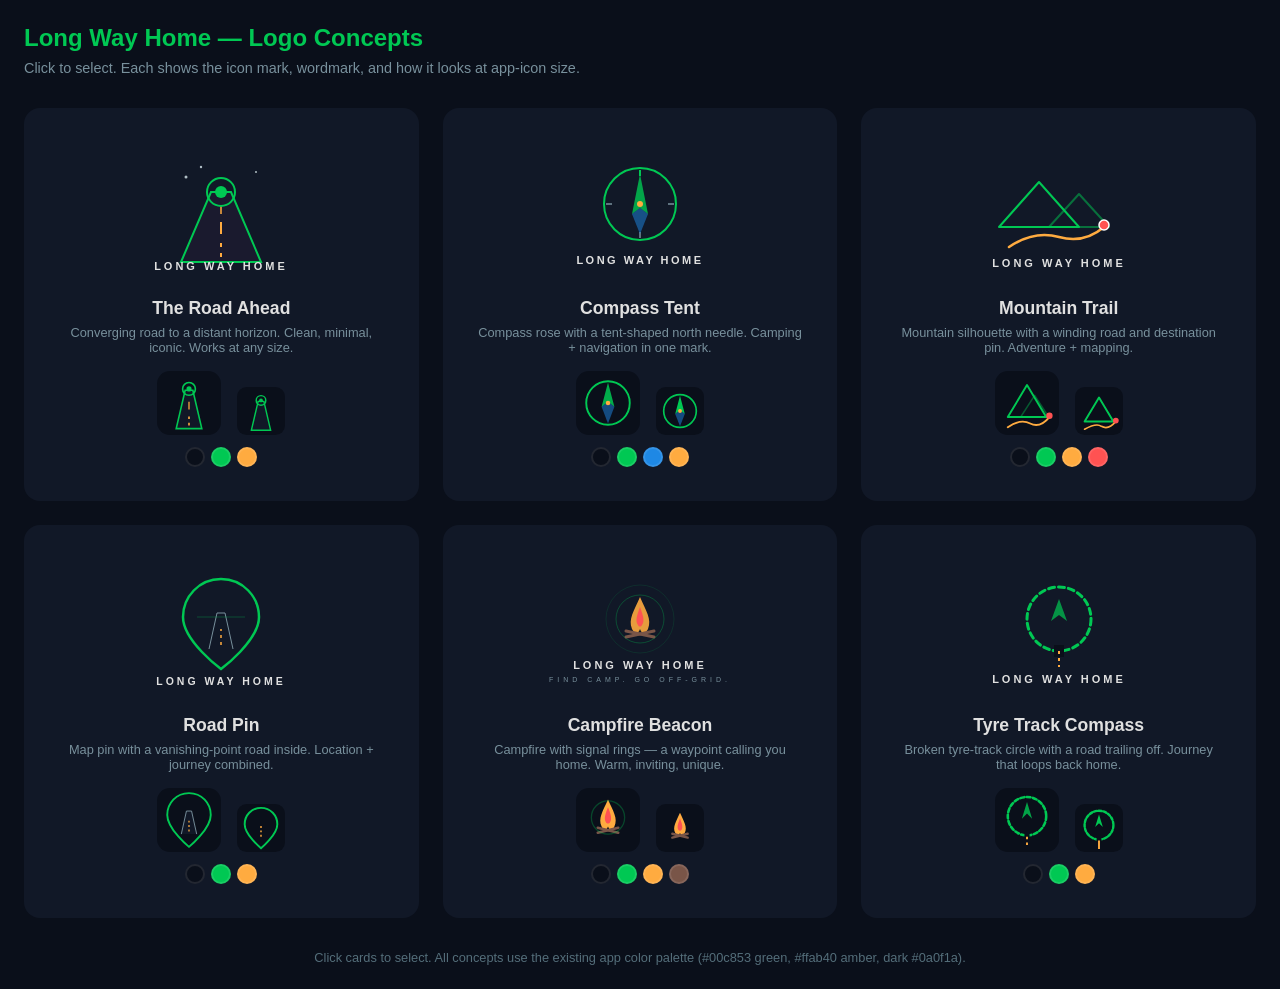
==== logos.html @ 29ff6551 "Add logo concept picker page with 6 SVG concepts Six logo directions for Long Way Home: 1. The Road " ====
<!DOCTYPE html>
<html lang="en">
<head>
  <meta charset="UTF-8">
  <meta name="viewport" content="width=device-width, initial-scale=1.0">
  <title>Long Way Home — Logo Concepts</title>
  <style>
    * { box-sizing: border-box; margin: 0; padding: 0; }
    body { background: #0a0f1a; color: #e0e0e0; font-family: 'Inter', -apple-system, sans-serif; padding: 24px; }
    h1 { color: #00c853; margin-bottom: 8px; font-size: 1.5rem; }
    p.sub { color: #78909c; margin-bottom: 32px; font-size: 0.9rem; }
    .grid { display: grid; grid-template-columns: repeat(auto-fill, minmax(320px, 1fr)); gap: 24px; }
    .card {
      background: #111827; border-radius: 16px; padding: 32px; text-align: center;
      border: 2px solid transparent; cursor: pointer; transition: all 0.3s;
    }
    .card:hover { border-color: #00c853; transform: translateY(-2px); }
    .card.selected { border-color: #00c853; box-shadow: 0 0 20px rgba(0,200,83,0.2); }
    .card h3 { margin: 16px 0 6px; font-size: 1.1rem; }
    .card .desc { color: #78909c; font-size: 0.8rem; margin-bottom: 12px; }
    .logo-wrap { display: flex; justify-content: center; align-items: center; min-height: 140px; }
    .preview-row { display: flex; gap: 16px; justify-content: center; align-items: flex-end; margin-top: 16px; }
    .preview-row .icon { border-radius: 20%; overflow: hidden; }
    .tagline { color: #b0bec5; font-size: 0.75rem; letter-spacing: 1px; text-transform: uppercase; margin-top: 4px; }
    .colors { display: flex; gap: 6px; justify-content: center; margin-top: 12px; }
    .swatch { width: 20px; height: 20px; border-radius: 50%; border: 2px solid rgba(255,255,255,0.1); }
    .dark-bg { background: #1a1a2e; padding: 20px; border-radius: 12px; }
    .light-bg { background: #f5f5f5; padding: 20px; border-radius: 12px; }
  </style>
</head>
<body>
  <h1>Long Way Home — Logo Concepts</h1>
  <p class="sub">Click to select. Each shows the icon mark, wordmark, and how it looks at app-icon size.</p>

  <div class="grid">

    <!-- Concept 1: Road & Horizon -->
    <div class="card" onclick="this.classList.toggle('selected')">
      <div class="logo-wrap">
        <svg width="240" height="120" viewBox="0 0 240 120">
          <!-- Road converging to horizon -->
          <path d="M80,110 L110,40 L130,40 L160,110 Z" fill="#1a1a2e" stroke="#00c853" stroke-width="2"/>
          <!-- Center line dashes -->
          <line x1="120" y1="105" x2="120" y2="90" stroke="#ffab40" stroke-width="2" stroke-dasharray="4,6"/>
          <line x1="120" y1="82" x2="120" y2="70" stroke="#ffab40" stroke-width="2"/>
          <line x1="120" y1="62" x2="120" y2="54" stroke="#ffab40" stroke-width="1.5"/>
          <!-- Sun/moon at horizon -->
          <circle cx="120" cy="40" r="14" fill="none" stroke="#00c853" stroke-width="2"/>
          <circle cx="120" cy="40" r="6" fill="#00c853"/>
          <!-- Stars -->
          <circle cx="85" cy="25" r="1.5" fill="#b0bec5"/>
          <circle cx="155" cy="20" r="1" fill="#b0bec5"/>
          <circle cx="100" cy="15" r="1.2" fill="#b0bec5"/>
          <!-- Text -->
          <text x="120" y="118" text-anchor="middle" fill="#e0e0e0" font-family="Inter, sans-serif" font-weight="700" font-size="11" letter-spacing="3">LONG WAY HOME</text>
        </svg>
      </div>
      <h3>The Road Ahead</h3>
      <p class="desc">Converging road to a distant horizon. Clean, minimal, iconic. Works at any size.</p>
      <div class="preview-row">
        <div class="icon" style="width:64px;height:64px;">
          <svg viewBox="0 0 100 100" width="64" height="64">
            <rect width="100" height="100" fill="#0a0f1a"/>
            <path d="M30,90 L44,30 L56,30 L70,90 Z" fill="#111827" stroke="#00c853" stroke-width="2.5"/>
            <line x1="50" y1="85" x2="50" y2="70" stroke="#ffab40" stroke-width="2.5" stroke-dasharray="4,6"/>
            <line x1="50" y1="60" x2="50" y2="48" stroke="#ffab40" stroke-width="2"/>
            <circle cx="50" cy="28" r="10" fill="none" stroke="#00c853" stroke-width="2.5"/>
            <circle cx="50" cy="28" r="4" fill="#00c853"/>
          </svg>
        </div>
        <div class="icon" style="width:48px;height:48px;">
          <svg viewBox="0 0 100 100" width="48" height="48">
            <rect width="100" height="100" fill="#0a0f1a"/>
            <path d="M30,90 L44,30 L56,30 L70,90 Z" fill="#111827" stroke="#00c853" stroke-width="3"/>
            <circle cx="50" cy="28" r="10" fill="none" stroke="#00c853" stroke-width="3"/>
            <circle cx="50" cy="28" r="4" fill="#00c853"/>
          </svg>
        </div>
      </div>
      <div class="colors">
        <div class="swatch" style="background:#0a0f1a"></div>
        <div class="swatch" style="background:#00c853"></div>
        <div class="swatch" style="background:#ffab40"></div>
      </div>
    </div>

    <!-- Concept 2: Compass + Tent -->
    <div class="card" onclick="this.classList.toggle('selected')">
      <div class="logo-wrap">
        <svg width="240" height="120" viewBox="0 0 240 120">
          <!-- Compass circle -->
          <circle cx="120" cy="52" r="36" fill="none" stroke="#00c853" stroke-width="2"/>
          <!-- N/S/E/W ticks -->
          <line x1="120" y1="18" x2="120" y2="24" stroke="#00c853" stroke-width="2"/>
          <line x1="120" y1="80" x2="120" y2="86" stroke="#78909c" stroke-width="1.5"/>
          <line x1="86" y1="52" x2="92" y2="52" stroke="#78909c" stroke-width="1.5"/>
          <line x1="148" y1="52" x2="154" y2="52" stroke="#78909c" stroke-width="1.5"/>
          <!-- Tent shape as compass needle -->
          <polygon points="120,22 112,62 120,56 128,62" fill="#00c853" opacity="0.8"/>
          <polygon points="120,82 112,62 120,56 128,62" fill="#1e88e5" opacity="0.5"/>
          <!-- Small campfire dot -->
          <circle cx="120" cy="52" r="3" fill="#ffab40"/>
          <!-- Text -->
          <text x="120" y="112" text-anchor="middle" fill="#e0e0e0" font-family="Inter, sans-serif" font-weight="600" font-size="11" letter-spacing="2.5">LONG WAY HOME</text>
        </svg>
      </div>
      <h3>Compass Tent</h3>
      <p class="desc">Compass rose with a tent-shaped north needle. Camping + navigation in one mark.</p>
      <div class="preview-row">
        <div class="icon" style="width:64px;height:64px;">
          <svg viewBox="0 0 100 100" width="64" height="64">
            <rect width="100" height="100" fill="#0a0f1a"/>
            <circle cx="50" cy="50" r="34" fill="none" stroke="#00c853" stroke-width="3"/>
            <polygon points="50,18 40,56 50,48 60,56" fill="#00c853" opacity="0.85"/>
            <polygon points="50,82 40,56 50,48 60,56" fill="#1e88e5" opacity="0.5"/>
            <circle cx="50" cy="50" r="3.5" fill="#ffab40"/>
          </svg>
        </div>
        <div class="icon" style="width:48px;height:48px;">
          <svg viewBox="0 0 100 100" width="48" height="48">
            <rect width="100" height="100" fill="#0a0f1a"/>
            <circle cx="50" cy="50" r="34" fill="none" stroke="#00c853" stroke-width="3.5"/>
            <polygon points="50,18 40,56 50,48 60,56" fill="#00c853"/>
            <polygon points="50,82 40,56 50,48 60,56" fill="#1e88e5" opacity="0.5"/>
            <circle cx="50" cy="50" r="4" fill="#ffab40"/>
          </svg>
        </div>
      </div>
      <div class="colors">
        <div class="swatch" style="background:#0a0f1a"></div>
        <div class="swatch" style="background:#00c853"></div>
        <div class="swatch" style="background:#1e88e5"></div>
        <div class="swatch" style="background:#ffab40"></div>
      </div>
    </div>

    <!-- Concept 3: Mountain Road -->
    <div class="card" onclick="this.classList.toggle('selected')">
      <div class="logo-wrap">
        <svg width="240" height="120" viewBox="0 0 240 120">
          <!-- Mountains -->
          <polygon points="60,75 100,30 140,75" fill="none" stroke="#00c853" stroke-width="2" stroke-linejoin="round"/>
          <polygon points="110,75 140,42 170,75" fill="none" stroke="#00c853" stroke-width="2" stroke-linejoin="round" opacity="0.5"/>
          <!-- Winding road -->
          <path d="M70,95 Q95,78 120,85 Q145,92 165,75" fill="none" stroke="#ffab40" stroke-width="2.5" stroke-linecap="round"/>
          <!-- Pin at end -->
          <circle cx="165" cy="73" r="5" fill="#ff5252" stroke="#fff" stroke-width="1.5"/>
          <!-- Text -->
          <text x="120" y="115" text-anchor="middle" fill="#e0e0e0" font-family="Inter, sans-serif" font-weight="700" font-size="11" letter-spacing="3">LONG WAY HOME</text>
        </svg>
      </div>
      <h3>Mountain Trail</h3>
      <p class="desc">Mountain silhouette with a winding road and destination pin. Adventure + mapping.</p>
      <div class="preview-row">
        <div class="icon" style="width:64px;height:64px;">
          <svg viewBox="0 0 100 100" width="64" height="64">
            <rect width="100" height="100" fill="#0a0f1a"/>
            <polygon points="20,72 50,22 80,72" fill="none" stroke="#00c853" stroke-width="3" stroke-linejoin="round"/>
            <polygon points="40,72 62,38 84,72" fill="none" stroke="#00c853" stroke-width="2.5" stroke-linejoin="round" opacity="0.4"/>
            <path d="M20,88 Q40,74 55,82 Q70,90 85,72" fill="none" stroke="#ffab40" stroke-width="3" stroke-linecap="round"/>
            <circle cx="85" cy="70" r="5" fill="#ff5252"/>
          </svg>
        </div>
        <div class="icon" style="width:48px;height:48px;">
          <svg viewBox="0 0 100 100" width="48" height="48">
            <rect width="100" height="100" fill="#0a0f1a"/>
            <polygon points="20,72 50,22 80,72" fill="none" stroke="#00c853" stroke-width="4" stroke-linejoin="round"/>
            <path d="M20,88 Q45,74 55,82 Q70,90 85,72" fill="none" stroke="#ffab40" stroke-width="3.5" stroke-linecap="round"/>
            <circle cx="85" cy="70" r="6" fill="#ff5252"/>
          </svg>
        </div>
      </div>
      <div class="colors">
        <div class="swatch" style="background:#0a0f1a"></div>
        <div class="swatch" style="background:#00c853"></div>
        <div class="swatch" style="background:#ffab40"></div>
        <div class="swatch" style="background:#ff5252"></div>
      </div>
    </div>

    <!-- Concept 4: Minimal Pin + Road -->
    <div class="card" onclick="this.classList.toggle('selected')">
      <div class="logo-wrap">
        <svg width="240" height="120" viewBox="0 0 240 120">
          <!-- Map pin outline with road inside -->
          <path d="M120,10 C98,10 82,28 82,48 C82,72 120,100 120,100 C120,100 158,72 158,48 C158,28 142,10 120,10 Z"
                fill="none" stroke="#00c853" stroke-width="2.5"/>
          <!-- Road inside pin -->
          <path d="M108,80 L116,44 L124,44 L132,80" fill="#111827" stroke="#78909c" stroke-width="1"/>
          <line x1="120" y1="76" x2="120" y2="60" stroke="#ffab40" stroke-width="1.5" stroke-dasharray="3,4"/>
          <!-- Horizon line inside pin -->
          <line x1="96" y1="48" x2="144" y2="48" stroke="#00c853" stroke-width="1" opacity="0.3"/>
          <!-- Text -->
          <text x="120" y="116" text-anchor="middle" fill="#e0e0e0" font-family="Inter, sans-serif" font-weight="700" font-size="10.5" letter-spacing="3">LONG WAY HOME</text>
        </svg>
      </div>
      <h3>Road Pin</h3>
      <p class="desc">Map pin with a vanishing-point road inside. Location + journey combined.</p>
      <div class="preview-row">
        <div class="icon" style="width:64px;height:64px;">
          <svg viewBox="0 0 100 100" width="64" height="64">
            <rect width="100" height="100" fill="#0a0f1a"/>
            <path d="M50,8 C30,8 16,24 16,42 C16,64 50,92 50,92 C50,92 84,64 84,42 C84,24 70,8 50,8 Z"
                  fill="none" stroke="#00c853" stroke-width="3"/>
            <path d="M38,72 L46,36 L54,36 L62,72" fill="#111827" stroke="#78909c" stroke-width="1.5"/>
            <line x1="50" y1="68" x2="50" y2="50" stroke="#ffab40" stroke-width="2" stroke-dasharray="3,4"/>
          </svg>
        </div>
        <div class="icon" style="width:48px;height:48px;">
          <svg viewBox="0 0 100 100" width="48" height="48">
            <rect width="100" height="100" fill="#0a0f1a"/>
            <path d="M50,8 C30,8 16,24 16,42 C16,64 50,92 50,92 C50,92 84,64 84,42 C84,24 70,8 50,8 Z"
                  fill="none" stroke="#00c853" stroke-width="4"/>
            <line x1="50" y1="68" x2="50" y2="44" stroke="#ffab40" stroke-width="3" stroke-dasharray="4,5"/>
          </svg>
        </div>
      </div>
      <div class="colors">
        <div class="swatch" style="background:#0a0f1a"></div>
        <div class="swatch" style="background:#00c853"></div>
        <div class="swatch" style="background:#ffab40"></div>
      </div>
    </div>

    <!-- Concept 5: Campfire Waypoint -->
    <div class="card" onclick="this.classList.toggle('selected')">
      <div class="logo-wrap">
        <svg width="240" height="120" viewBox="0 0 240 120">
          <!-- Campfire -->
          <path d="M120,28 C114,42 108,50 112,60 C114,64 118,66 120,60 C122,66 126,64 128,60 C132,50 126,42 120,28 Z"
                fill="#ffab40" opacity="0.9"/>
          <path d="M120,38 C117,46 115,52 118,56 C119,58 121,58 122,56 C125,52 123,46 120,38 Z"
                fill="#ff5252"/>
          <!-- Logs -->
          <line x1="106" y1="68" x2="134" y2="62" stroke="#795548" stroke-width="3" stroke-linecap="round"/>
          <line x1="106" y1="62" x2="134" y2="68" stroke="#795548" stroke-width="3" stroke-linecap="round"/>
          <!-- Signal rings (like a waypoint beacon) -->
          <circle cx="120" cy="50" r="24" fill="none" stroke="#00c853" stroke-width="1" opacity="0.3"/>
          <circle cx="120" cy="50" r="34" fill="none" stroke="#00c853" stroke-width="0.8" opacity="0.15"/>
          <!-- Text -->
          <text x="120" y="100" text-anchor="middle" fill="#e0e0e0" font-family="Inter, sans-serif" font-weight="700" font-size="11" letter-spacing="3">LONG WAY HOME</text>
          <text x="120" y="113" text-anchor="middle" fill="#78909c" font-family="Inter, sans-serif" font-weight="400" font-size="7" letter-spacing="4">FIND CAMP. GO OFF-GRID.</text>
        </svg>
      </div>
      <h3>Campfire Beacon</h3>
      <p class="desc">Campfire with signal rings — a waypoint calling you home. Warm, inviting, unique.</p>
      <div class="preview-row">
        <div class="icon" style="width:64px;height:64px;">
          <svg viewBox="0 0 100 100" width="64" height="64">
            <rect width="100" height="100" fill="#0a0f1a"/>
            <path d="M50,18 C42,36 34,48 40,60 C43,66 47,68 50,60 C53,68 57,66 60,60 C66,48 58,36 50,18 Z" fill="#ffab40"/>
            <path d="M50,30 C46,40 43,48 47,54 C48,56 52,56 53,54 C57,48 54,40 50,30 Z" fill="#ff5252"/>
            <line x1="34" y1="70" x2="66" y2="62" stroke="#795548" stroke-width="4" stroke-linecap="round"/>
            <line x1="34" y1="62" x2="66" y2="70" stroke="#795548" stroke-width="4" stroke-linecap="round"/>
            <circle cx="50" cy="46" r="26" fill="none" stroke="#00c853" stroke-width="2" opacity="0.3"/>
          </svg>
        </div>
        <div class="icon" style="width:48px;height:48px;">
          <svg viewBox="0 0 100 100" width="48" height="48">
            <rect width="100" height="100" fill="#0a0f1a"/>
            <path d="M50,18 C42,36 34,48 40,60 C43,66 47,68 50,60 C53,68 57,66 60,60 C66,48 58,36 50,18 Z" fill="#ffab40"/>
            <path d="M50,30 C46,40 43,48 47,54 C48,56 52,56 53,54 C57,48 54,40 50,30 Z" fill="#ff5252"/>
            <line x1="34" y1="70" x2="66" y2="62" stroke="#795548" stroke-width="5" stroke-linecap="round"/>
            <line x1="34" y1="62" x2="66" y2="70" stroke="#795548" stroke-width="5" stroke-linecap="round"/>
          </svg>
        </div>
      </div>
      <div class="colors">
        <div class="swatch" style="background:#0a0f1a"></div>
        <div class="swatch" style="background:#00c853"></div>
        <div class="swatch" style="background:#ffab40"></div>
        <div class="swatch" style="background:#795548"></div>
      </div>
    </div>

    <!-- Concept 6: Tyre Track Circle -->
    <div class="card" onclick="this.classList.toggle('selected')">
      <div class="logo-wrap">
        <svg width="240" height="120" viewBox="0 0 240 120">
          <!-- Tyre track forming a broken circle -->
          <circle cx="120" cy="50" r="32" fill="none" stroke="#00c853" stroke-width="3"
                  stroke-dasharray="6,4" stroke-linecap="round"/>
          <!-- Gap at bottom with road going out -->
          <rect x="115" y="76" width="10" height="12" fill="#0a0f1a"/>
          <line x1="120" y1="82" x2="120" y2="98" stroke="#ffab40" stroke-width="2" stroke-dasharray="3,4"/>
          <!-- Arrow/direction indicator inside -->
          <polygon points="120,30 112,52 120,46 128,52" fill="#00c853" opacity="0.7"/>
          <!-- Text -->
          <text x="120" y="114" text-anchor="middle" fill="#e0e0e0" font-family="Inter, sans-serif" font-weight="700" font-size="11" letter-spacing="3">LONG WAY HOME</text>
        </svg>
      </div>
      <h3>Tyre Track Compass</h3>
      <p class="desc">Broken tyre-track circle with a road trailing off. Journey that loops back home.</p>
      <div class="preview-row">
        <div class="icon" style="width:64px;height:64px;">
          <svg viewBox="0 0 100 100" width="64" height="64">
            <rect width="100" height="100" fill="#0a0f1a"/>
            <circle cx="50" cy="44" r="30" fill="none" stroke="#00c853" stroke-width="4"
                    stroke-dasharray="6,4" stroke-linecap="round"/>
            <rect x="46" y="70" width="8" height="10" fill="#0a0f1a"/>
            <line x1="50" y1="76" x2="50" y2="94" stroke="#ffab40" stroke-width="3" stroke-dasharray="4,5"/>
            <polygon points="50,22 42,48 50,40 58,48" fill="#00c853" opacity="0.8"/>
          </svg>
        </div>
        <div class="icon" style="width:48px;height:48px;">
          <svg viewBox="0 0 100 100" width="48" height="48">
            <rect width="100" height="100" fill="#0a0f1a"/>
            <circle cx="50" cy="44" r="30" fill="none" stroke="#00c853" stroke-width="5"
                    stroke-dasharray="6,4" stroke-linecap="round"/>
            <rect x="45" y="70" width="10" height="10" fill="#0a0f1a"/>
            <line x1="50" y1="76" x2="50" y2="94" stroke="#ffab40" stroke-width="4"/>
            <polygon points="50,22 42,48 50,40 58,48" fill="#00c853"/>
          </svg>
        </div>
      </div>
      <div class="colors">
        <div class="swatch" style="background:#0a0f1a"></div>
        <div class="swatch" style="background:#00c853"></div>
        <div class="swatch" style="background:#ffab40"></div>
      </div>
    </div>

  </div>

  <p style="margin-top:32px;color:#546e7a;font-size:0.8rem;text-align:center">Click cards to select. All concepts use the existing app color palette (#00c853 green, #ffab40 amber, dark #0a0f1a).</p>
</body>
</html>
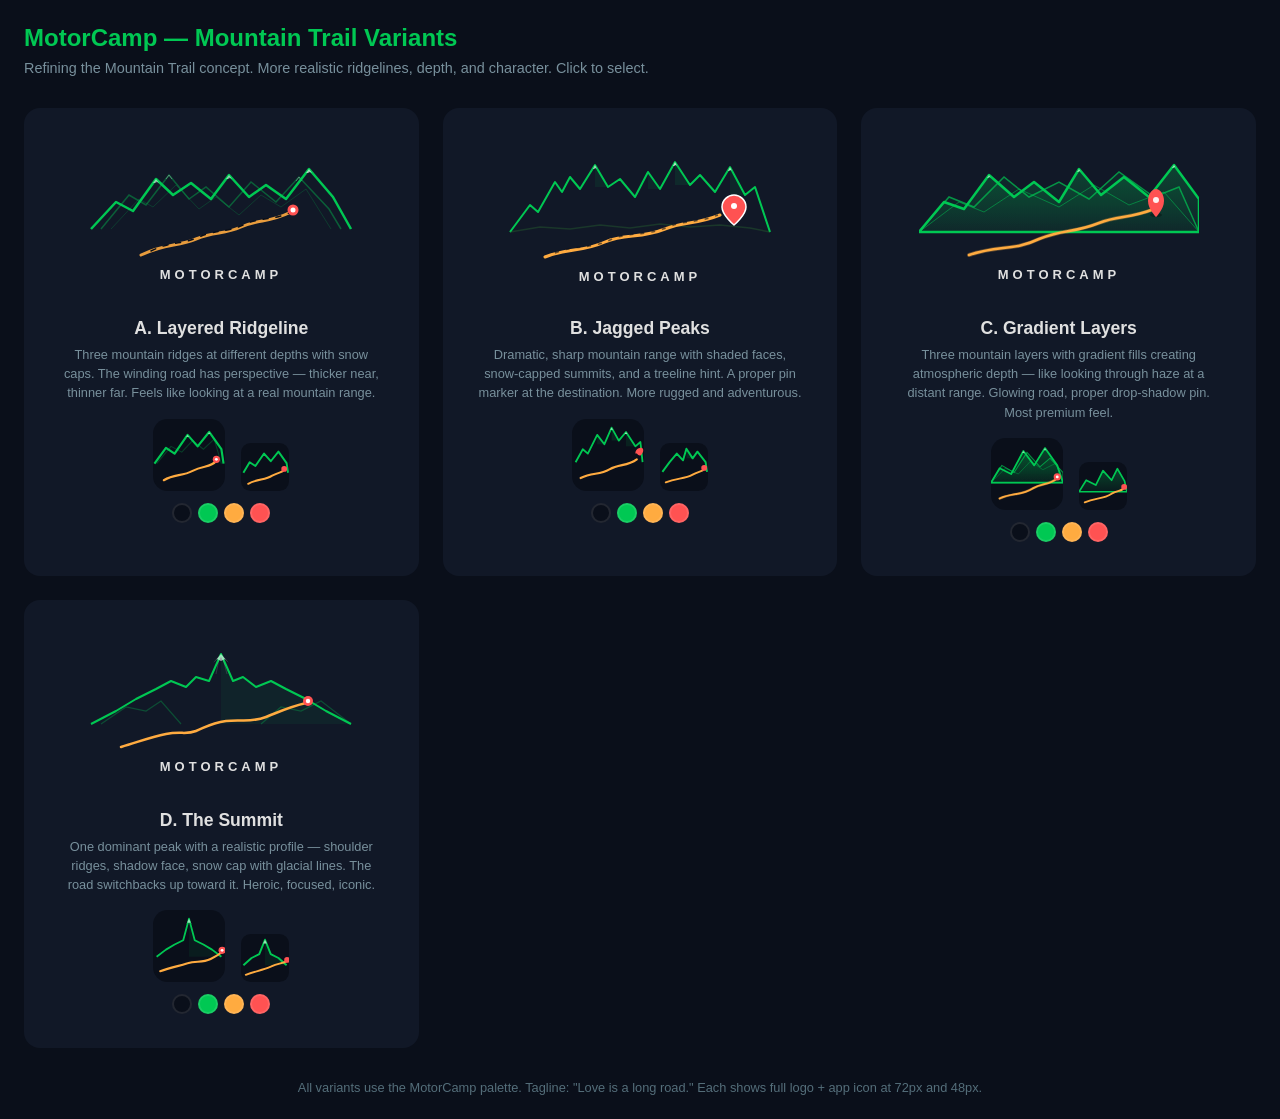
==== commit 73ee24d2: "Rebrand to MotorCamp — "Love is a long road" All branding updated: title, loading screen, sidebar, f" ====
--- a/logos.html
+++ b/logos.html
@@ -3,13 +3,13 @@
 <head>
   <meta charset="UTF-8">
   <meta name="viewport" content="width=device-width, initial-scale=1.0">
-  <title>Long Way Home — Logo Concepts</title>
+  <title>MotorCamp — Mountain Trail Logo Variants</title>
   <style>
     * { box-sizing: border-box; margin: 0; padding: 0; }
     body { background: #0a0f1a; color: #e0e0e0; font-family: 'Inter', -apple-system, sans-serif; padding: 24px; }
     h1 { color: #00c853; margin-bottom: 8px; font-size: 1.5rem; }
     p.sub { color: #78909c; margin-bottom: 32px; font-size: 0.9rem; }
-    .grid { display: grid; grid-template-columns: repeat(auto-fill, minmax(320px, 1fr)); gap: 24px; }
+    .grid { display: grid; grid-template-columns: repeat(auto-fill, minmax(340px, 1fr)); gap: 24px; }
     .card {
       background: #111827; border-radius: 16px; padding: 32px; text-align: center;
       border: 2px solid transparent; cursor: pointer; transition: all 0.3s;
@@ -17,156 +17,83 @@
     .card:hover { border-color: #00c853; transform: translateY(-2px); }
     .card.selected { border-color: #00c853; box-shadow: 0 0 20px rgba(0,200,83,0.2); }
     .card h3 { margin: 16px 0 6px; font-size: 1.1rem; }
-    .card .desc { color: #78909c; font-size: 0.8rem; margin-bottom: 12px; }
-    .logo-wrap { display: flex; justify-content: center; align-items: center; min-height: 140px; }
+    .card .desc { color: #78909c; font-size: 0.8rem; margin-bottom: 12px; line-height: 1.5; }
+    .logo-wrap { display: flex; justify-content: center; align-items: center; min-height: 160px; }
     .preview-row { display: flex; gap: 16px; justify-content: center; align-items: flex-end; margin-top: 16px; }
     .preview-row .icon { border-radius: 20%; overflow: hidden; }
-    .tagline { color: #b0bec5; font-size: 0.75rem; letter-spacing: 1px; text-transform: uppercase; margin-top: 4px; }
+    .bg-row { display: flex; gap: 12px; justify-content: center; margin-top: 16px; }
+    .bg-row > div { border-radius: 12px; padding: 12px; }
+    .dark-bg { background: #0a0f1a; }
+    .light-bg { background: #f0f0f0; }
     .colors { display: flex; gap: 6px; justify-content: center; margin-top: 12px; }
     .swatch { width: 20px; height: 20px; border-radius: 50%; border: 2px solid rgba(255,255,255,0.1); }
-    .dark-bg { background: #1a1a2e; padding: 20px; border-radius: 12px; }
-    .light-bg { background: #f5f5f5; padding: 20px; border-radius: 12px; }
   </style>
 </head>
 <body>
-  <h1>Long Way Home — Logo Concepts</h1>
-  <p class="sub">Click to select. Each shows the icon mark, wordmark, and how it looks at app-icon size.</p>
+  <h1>MotorCamp — Mountain Trail Variants</h1>
+  <p class="sub">Refining the Mountain Trail concept. More realistic ridgelines, depth, and character. Click to select.</p>
 
   <div class="grid">
 
-    <!-- Concept 1: Road & Horizon -->
+    <!-- Variant A: Layered Ridgeline -->
     <div class="card" onclick="this.classList.toggle('selected')">
       <div class="logo-wrap">
-        <svg width="240" height="120" viewBox="0 0 240 120">
-          <!-- Road converging to horizon -->
-          <path d="M80,110 L110,40 L130,40 L160,110 Z" fill="#1a1a2e" stroke="#00c853" stroke-width="2"/>
-          <!-- Center line dashes -->
-          <line x1="120" y1="105" x2="120" y2="90" stroke="#ffab40" stroke-width="2" stroke-dasharray="4,6"/>
-          <line x1="120" y1="82" x2="120" y2="70" stroke="#ffab40" stroke-width="2"/>
-          <line x1="120" y1="62" x2="120" y2="54" stroke="#ffab40" stroke-width="1.5"/>
-          <!-- Sun/moon at horizon -->
-          <circle cx="120" cy="40" r="14" fill="none" stroke="#00c853" stroke-width="2"/>
-          <circle cx="120" cy="40" r="6" fill="#00c853"/>
-          <!-- Stars -->
-          <circle cx="85" cy="25" r="1.5" fill="#b0bec5"/>
-          <circle cx="155" cy="20" r="1" fill="#b0bec5"/>
-          <circle cx="100" cy="15" r="1.2" fill="#b0bec5"/>
+        <svg width="280" height="150" viewBox="0 0 280 150">
+          <!-- Far ridge (faintest) -->
+          <path d="M30,82 L58,52 L72,60 L95,38 L118,62 L135,50 L158,68 L180,48 L200,60 L225,42 L250,82"
+                fill="none" stroke="#00c853" stroke-width="1" opacity="0.2"/>
+          <!-- Mid ridge -->
+          <path d="M20,82 L48,48 L65,58 L88,28 L108,52 L125,40 L148,60 L170,35 L195,55 L218,30 L248,62 L260,82"
+                fill="none" stroke="#00c853" stroke-width="1.5" opacity="0.4"/>
+          <!-- Snow caps on mid ridge -->
+          <path d="M85,32 L88,28 L91,32" fill="none" stroke="#fff" stroke-width="1" opacity="0.3"/>
+          <path d="M215,34 L218,30 L221,34" fill="none" stroke="#fff" stroke-width="1" opacity="0.3"/>
+          <!-- Main ridge (front, boldest) -->
+          <path d="M10,82 L35,55 L52,64 L75,32 L92,48 L110,36 L130,52 L148,28 L168,50 L185,38 L205,52 L228,22 L252,50 L270,82"
+                fill="none" stroke="#00c853" stroke-width="2.5" stroke-linejoin="round"/>
+          <!-- Snow caps -->
+          <path d="M72,36 L75,32 L78,36 L76,35 L74,36 Z" fill="#fff" opacity="0.5"/>
+          <path d="M145,32 L148,28 L151,32 L149,31 L147,32 Z" fill="#fff" opacity="0.5"/>
+          <path d="M225,26 L228,22 L231,26 L229,25 L227,26 Z" fill="#fff" opacity="0.6"/>
+          <!-- Winding road with perspective (thicker near, thinner far) -->
+          <path d="M60,108 C85,96 95,100 115,92 C135,84 142,88 160,80 C178,72 188,76 210,65"
+                fill="none" stroke="#ffab40" stroke-width="3" stroke-linecap="round" opacity="0.9"/>
+          <!-- Dashes on road -->
+          <path d="M70,104 C90,94 100,98 118,90 C136,82 145,86 162,78 C178,70 190,74 208,66"
+                fill="none" stroke="#0a0f1a" stroke-width="1.5" stroke-dasharray="5,8" stroke-linecap="round"/>
+          <!-- Destination pin -->
+          <circle cx="212" cy="63" r="5.5" fill="#ff5252"/>
+          <circle cx="212" cy="63" r="2.5" fill="#fff"/>
           <!-- Text -->
-          <text x="120" y="118" text-anchor="middle" fill="#e0e0e0" font-family="Inter, sans-serif" font-weight="700" font-size="11" letter-spacing="3">LONG WAY HOME</text>
+          <text x="140" y="132" text-anchor="middle" fill="#e0e0e0" font-family="Inter, sans-serif" font-weight="700" font-size="13" letter-spacing="4">MOTORCAMP</text>
         </svg>
       </div>
-      <h3>The Road Ahead</h3>
-      <p class="desc">Converging road to a distant horizon. Clean, minimal, iconic. Works at any size.</p>
+      <h3>A. Layered Ridgeline</h3>
+      <p class="desc">Three mountain ridges at different depths with snow caps. The winding road has perspective — thicker near, thinner far. Feels like looking at a real mountain range.</p>
       <div class="preview-row">
-        <div class="icon" style="width:64px;height:64px;">
-          <svg viewBox="0 0 100 100" width="64" height="64">
-            <rect width="100" height="100" fill="#0a0f1a"/>
-            <path d="M30,90 L44,30 L56,30 L70,90 Z" fill="#111827" stroke="#00c853" stroke-width="2.5"/>
-            <line x1="50" y1="85" x2="50" y2="70" stroke="#ffab40" stroke-width="2.5" stroke-dasharray="4,6"/>
-            <line x1="50" y1="60" x2="50" y2="48" stroke="#ffab40" stroke-width="2"/>
-            <circle cx="50" cy="28" r="10" fill="none" stroke="#00c853" stroke-width="2.5"/>
-            <circle cx="50" cy="28" r="4" fill="#00c853"/>
+        <div class="icon" style="width:72px;height:72px;">
+          <svg viewBox="0 0 100 100" width="72" height="72">
+            <rect width="100" height="100" fill="#0a0f1a"/>
+            <!-- Far ridge -->
+            <path d="M5,62 L25,38 L40,46 L55,30 L70,42 L85,28 L95,62" fill="none" stroke="#00c853" stroke-width="1.5" opacity="0.25"/>
+            <!-- Main ridge -->
+            <path d="M2,62 L18,40 L30,48 L48,22 L62,38 L78,18 L95,42 L98,62" fill="none" stroke="#00c853" stroke-width="3" stroke-linejoin="round"/>
+            <!-- Snow -->
+            <path d="M46,25 L48,22 L50,25" fill="#fff" opacity="0.5"/>
+            <path d="M76,21 L78,18 L80,21" fill="#fff" opacity="0.5"/>
+            <!-- Road -->
+            <path d="M15,85 C30,76 40,80 55,72 C70,64 80,68 88,58" fill="none" stroke="#ffab40" stroke-width="3" stroke-linecap="round"/>
+            <!-- Pin -->
+            <circle cx="88" cy="56" r="5" fill="#ff5252"/>
+            <circle cx="88" cy="56" r="2" fill="#fff"/>
           </svg>
         </div>
         <div class="icon" style="width:48px;height:48px;">
           <svg viewBox="0 0 100 100" width="48" height="48">
             <rect width="100" height="100" fill="#0a0f1a"/>
-            <path d="M30,90 L44,30 L56,30 L70,90 Z" fill="#111827" stroke="#00c853" stroke-width="3"/>
-            <circle cx="50" cy="28" r="10" fill="none" stroke="#00c853" stroke-width="3"/>
-            <circle cx="50" cy="28" r="4" fill="#00c853"/>
-          </svg>
-        </div>
-      </div>
-      <div class="colors">
-        <div class="swatch" style="background:#0a0f1a"></div>
-        <div class="swatch" style="background:#00c853"></div>
-        <div class="swatch" style="background:#ffab40"></div>
-      </div>
-    </div>
-
-    <!-- Concept 2: Compass + Tent -->
-    <div class="card" onclick="this.classList.toggle('selected')">
-      <div class="logo-wrap">
-        <svg width="240" height="120" viewBox="0 0 240 120">
-          <!-- Compass circle -->
-          <circle cx="120" cy="52" r="36" fill="none" stroke="#00c853" stroke-width="2"/>
-          <!-- N/S/E/W ticks -->
-          <line x1="120" y1="18" x2="120" y2="24" stroke="#00c853" stroke-width="2"/>
-          <line x1="120" y1="80" x2="120" y2="86" stroke="#78909c" stroke-width="1.5"/>
-          <line x1="86" y1="52" x2="92" y2="52" stroke="#78909c" stroke-width="1.5"/>
-          <line x1="148" y1="52" x2="154" y2="52" stroke="#78909c" stroke-width="1.5"/>
-          <!-- Tent shape as compass needle -->
-          <polygon points="120,22 112,62 120,56 128,62" fill="#00c853" opacity="0.8"/>
-          <polygon points="120,82 112,62 120,56 128,62" fill="#1e88e5" opacity="0.5"/>
-          <!-- Small campfire dot -->
-          <circle cx="120" cy="52" r="3" fill="#ffab40"/>
-          <!-- Text -->
-          <text x="120" y="112" text-anchor="middle" fill="#e0e0e0" font-family="Inter, sans-serif" font-weight="600" font-size="11" letter-spacing="2.5">LONG WAY HOME</text>
-        </svg>
-      </div>
-      <h3>Compass Tent</h3>
-      <p class="desc">Compass rose with a tent-shaped north needle. Camping + navigation in one mark.</p>
-      <div class="preview-row">
-        <div class="icon" style="width:64px;height:64px;">
-          <svg viewBox="0 0 100 100" width="64" height="64">
-            <rect width="100" height="100" fill="#0a0f1a"/>
-            <circle cx="50" cy="50" r="34" fill="none" stroke="#00c853" stroke-width="3"/>
-            <polygon points="50,18 40,56 50,48 60,56" fill="#00c853" opacity="0.85"/>
-            <polygon points="50,82 40,56 50,48 60,56" fill="#1e88e5" opacity="0.5"/>
-            <circle cx="50" cy="50" r="3.5" fill="#ffab40"/>
-          </svg>
-        </div>
-        <div class="icon" style="width:48px;height:48px;">
-          <svg viewBox="0 0 100 100" width="48" height="48">
-            <rect width="100" height="100" fill="#0a0f1a"/>
-            <circle cx="50" cy="50" r="34" fill="none" stroke="#00c853" stroke-width="3.5"/>
-            <polygon points="50,18 40,56 50,48 60,56" fill="#00c853"/>
-            <polygon points="50,82 40,56 50,48 60,56" fill="#1e88e5" opacity="0.5"/>
-            <circle cx="50" cy="50" r="4" fill="#ffab40"/>
-          </svg>
-        </div>
-      </div>
-      <div class="colors">
-        <div class="swatch" style="background:#0a0f1a"></div>
-        <div class="swatch" style="background:#00c853"></div>
-        <div class="swatch" style="background:#1e88e5"></div>
-        <div class="swatch" style="background:#ffab40"></div>
-      </div>
-    </div>
-
-    <!-- Concept 3: Mountain Road -->
-    <div class="card" onclick="this.classList.toggle('selected')">
-      <div class="logo-wrap">
-        <svg width="240" height="120" viewBox="0 0 240 120">
-          <!-- Mountains -->
-          <polygon points="60,75 100,30 140,75" fill="none" stroke="#00c853" stroke-width="2" stroke-linejoin="round"/>
-          <polygon points="110,75 140,42 170,75" fill="none" stroke="#00c853" stroke-width="2" stroke-linejoin="round" opacity="0.5"/>
-          <!-- Winding road -->
-          <path d="M70,95 Q95,78 120,85 Q145,92 165,75" fill="none" stroke="#ffab40" stroke-width="2.5" stroke-linecap="round"/>
-          <!-- Pin at end -->
-          <circle cx="165" cy="73" r="5" fill="#ff5252" stroke="#fff" stroke-width="1.5"/>
-          <!-- Text -->
-          <text x="120" y="115" text-anchor="middle" fill="#e0e0e0" font-family="Inter, sans-serif" font-weight="700" font-size="11" letter-spacing="3">LONG WAY HOME</text>
-        </svg>
-      </div>
-      <h3>Mountain Trail</h3>
-      <p class="desc">Mountain silhouette with a winding road and destination pin. Adventure + mapping.</p>
-      <div class="preview-row">
-        <div class="icon" style="width:64px;height:64px;">
-          <svg viewBox="0 0 100 100" width="64" height="64">
-            <rect width="100" height="100" fill="#0a0f1a"/>
-            <polygon points="20,72 50,22 80,72" fill="none" stroke="#00c853" stroke-width="3" stroke-linejoin="round"/>
-            <polygon points="40,72 62,38 84,72" fill="none" stroke="#00c853" stroke-width="2.5" stroke-linejoin="round" opacity="0.4"/>
-            <path d="M20,88 Q40,74 55,82 Q70,90 85,72" fill="none" stroke="#ffab40" stroke-width="3" stroke-linecap="round"/>
-            <circle cx="85" cy="70" r="5" fill="#ff5252"/>
-          </svg>
-        </div>
-        <div class="icon" style="width:48px;height:48px;">
-          <svg viewBox="0 0 100 100" width="48" height="48">
-            <rect width="100" height="100" fill="#0a0f1a"/>
-            <polygon points="20,72 50,22 80,72" fill="none" stroke="#00c853" stroke-width="4" stroke-linejoin="round"/>
-            <path d="M20,88 Q45,74 55,82 Q70,90 85,72" fill="none" stroke="#ffab40" stroke-width="3.5" stroke-linecap="round"/>
-            <circle cx="85" cy="70" r="6" fill="#ff5252"/>
+            <path d="M5,62 L18,40 L30,48 L48,22 L62,38 L78,18 L95,42 L98,62" fill="none" stroke="#00c853" stroke-width="4" stroke-linejoin="round"/>
+            <path d="M15,85 C35,74 50,78 65,68 C80,60 85,62 90,56" fill="none" stroke="#ffab40" stroke-width="4" stroke-linecap="round"/>
+            <circle cx="90" cy="54" r="6" fill="#ff5252"/>
           </svg>
         </div>
       </div>
@@ -178,40 +105,64 @@
       </div>
     </div>
 
-    <!-- Concept 4: Minimal Pin + Road -->
+    <!-- Variant B: Jagged Peaks with Valley -->
     <div class="card" onclick="this.classList.toggle('selected')">
       <div class="logo-wrap">
-        <svg width="240" height="120" viewBox="0 0 240 120">
-          <!-- Map pin outline with road inside -->
-          <path d="M120,10 C98,10 82,28 82,48 C82,72 120,100 120,100 C120,100 158,72 158,48 C158,28 142,10 120,10 Z"
-                fill="none" stroke="#00c853" stroke-width="2.5"/>
-          <!-- Road inside pin -->
-          <path d="M108,80 L116,44 L124,44 L132,80" fill="#111827" stroke="#78909c" stroke-width="1"/>
-          <line x1="120" y1="76" x2="120" y2="60" stroke="#ffab40" stroke-width="1.5" stroke-dasharray="3,4"/>
-          <!-- Horizon line inside pin -->
-          <line x1="96" y1="48" x2="144" y2="48" stroke="#00c853" stroke-width="1" opacity="0.3"/>
+        <svg width="280" height="150" viewBox="0 0 280 150">
+          <!-- Dramatic jagged peaks -->
+          <path d="M10,85 L30,58 L38,65 L55,35 L62,45 L70,30 L80,42 L95,18 L108,40 L120,32 L135,50 L148,25 L160,42 L175,15 L190,38 L200,28 L215,45 L230,20 L245,48 L255,40 L270,85"
+                fill="none" stroke="#00c853" stroke-width="2" stroke-linejoin="round"/>
+          <!-- Shading on right faces -->
+          <path d="M95,18 L108,40 L95,40 Z" fill="#00c853" opacity="0.08"/>
+          <path d="M148,25 L160,42 L148,42 Z" fill="#00c853" opacity="0.08"/>
+          <path d="M175,15 L190,38 L175,38 Z" fill="#00c853" opacity="0.1"/>
+          <path d="M230,20 L245,48 L230,48 Z" fill="#00c853" opacity="0.08"/>
+          <!-- Snow/ice on tallest peaks -->
+          <path d="M93,22 L95,18 L97,22 L96,21 L94,22 Z" fill="#fff" opacity="0.6"/>
+          <path d="M173,19 L175,15 L177,19 L176,18 L174,19 Z" fill="#fff" opacity="0.7"/>
+          <path d="M228,24 L230,20 L232,24 L231,23 L229,24 Z" fill="#fff" opacity="0.6"/>
+          <!-- Treeline hint at base -->
+          <path d="M10,85 L40,80 L70,82 L100,78 L130,81 L160,77 L190,80 L220,78 L250,81 L270,85"
+                fill="none" stroke="#2e7d32" stroke-width="1.5" opacity="0.3"/>
+          <!-- Winding valley road -->
+          <path d="M45,110 C70,100 80,106 105,95 C125,86 140,92 165,82 C185,74 195,78 220,68"
+                fill="none" stroke="#ffab40" stroke-width="3" stroke-linecap="round"/>
+          <!-- Road center dashes -->
+          <path d="M55,106 C78,97 88,103 110,93 C130,84 145,90 168,80 C186,73 198,76 218,68"
+                fill="none" stroke="rgba(10,15,26,0.6)" stroke-width="1.5" stroke-dasharray="4,7"/>
+          <!-- Pin -->
+          <path d="M222,60 C222,53 228,48 234,48 C240,48 246,53 246,60 C246,68 234,78 234,78 C234,78 222,68 222,60 Z"
+                fill="#ff5252" stroke="#fff" stroke-width="1.5"/>
+          <circle cx="234" cy="59" r="3" fill="#fff"/>
           <!-- Text -->
-          <text x="120" y="116" text-anchor="middle" fill="#e0e0e0" font-family="Inter, sans-serif" font-weight="700" font-size="10.5" letter-spacing="3">LONG WAY HOME</text>
+          <text x="140" y="134" text-anchor="middle" fill="#e0e0e0" font-family="Inter, sans-serif" font-weight="700" font-size="13" letter-spacing="4">MOTORCAMP</text>
         </svg>
       </div>
-      <h3>Road Pin</h3>
-      <p class="desc">Map pin with a vanishing-point road inside. Location + journey combined.</p>
+      <h3>B. Jagged Peaks</h3>
+      <p class="desc">Dramatic, sharp mountain range with shaded faces, snow-capped summits, and a treeline hint. A proper pin marker at the destination. More rugged and adventurous.</p>
       <div class="preview-row">
-        <div class="icon" style="width:64px;height:64px;">
-          <svg viewBox="0 0 100 100" width="64" height="64">
-            <rect width="100" height="100" fill="#0a0f1a"/>
-            <path d="M50,8 C30,8 16,24 16,42 C16,64 50,92 50,92 C50,92 84,64 84,42 C84,24 70,8 50,8 Z"
-                  fill="none" stroke="#00c853" stroke-width="3"/>
-            <path d="M38,72 L46,36 L54,36 L62,72" fill="#111827" stroke="#78909c" stroke-width="1.5"/>
-            <line x1="50" y1="68" x2="50" y2="50" stroke="#ffab40" stroke-width="2" stroke-dasharray="3,4"/>
+        <div class="icon" style="width:72px;height:72px;">
+          <svg viewBox="0 0 100 100" width="72" height="72">
+            <rect width="100" height="100" fill="#0a0f1a"/>
+            <path d="M5,60 L15,42 L22,48 L35,22 L45,35 L55,12 L65,30 L75,18 L88,38 L95,32 L98,60"
+                  fill="none" stroke="#00c853" stroke-width="2.5" stroke-linejoin="round"/>
+            <path d="M35,22 L45,35 L35,35 Z" fill="#00c853" opacity="0.1"/>
+            <path d="M55,12 L65,30 L55,30 Z" fill="#00c853" opacity="0.12"/>
+            <path d="M75,18 L88,38 L75,38 Z" fill="#00c853" opacity="0.1"/>
+            <path d="M53,15 L55,12 L57,15" fill="#fff" opacity="0.6"/>
+            <path d="M73,21 L75,18 L77,21" fill="#fff" opacity="0.6"/>
+            <path d="M12,82 C28,74 38,78 52,70 C66,62 76,66 90,56" fill="none" stroke="#ffab40" stroke-width="3" stroke-linecap="round"/>
+            <path d="M88,48 C88,43 92,40 96,40 C100,40 100,46 96,50 C94,52 92,50 90,48 Z" fill="#ff5252"/>
           </svg>
         </div>
         <div class="icon" style="width:48px;height:48px;">
           <svg viewBox="0 0 100 100" width="48" height="48">
             <rect width="100" height="100" fill="#0a0f1a"/>
-            <path d="M50,8 C30,8 16,24 16,42 C16,64 50,92 50,92 C50,92 84,64 84,42 C84,24 70,8 50,8 Z"
-                  fill="none" stroke="#00c853" stroke-width="4"/>
-            <line x1="50" y1="68" x2="50" y2="44" stroke="#ffab40" stroke-width="3" stroke-dasharray="4,5"/>
+            <path d="M5,60 L20,40 L35,22 L48,36 L55,12 L68,32 L78,18 L95,40 L98,60"
+                  fill="none" stroke="#00c853" stroke-width="4" stroke-linejoin="round"/>
+            <path d="M55,12 L68,32 L55,32 Z" fill="#00c853" opacity="0.12"/>
+            <path d="M12,82 C35,72 50,76 68,66 C82,58 88,60 92,54" fill="none" stroke="#ffab40" stroke-width="4" stroke-linecap="round"/>
+            <circle cx="92" cy="52" r="6" fill="#ff5252"/>
           </svg>
         </div>
       </div>
@@ -219,49 +170,86 @@
         <div class="swatch" style="background:#0a0f1a"></div>
         <div class="swatch" style="background:#00c853"></div>
         <div class="swatch" style="background:#ffab40"></div>
+        <div class="swatch" style="background:#ff5252"></div>
       </div>
     </div>
 
-    <!-- Concept 5: Campfire Waypoint -->
+    <!-- Variant C: Filled Gradient Mountains -->
     <div class="card" onclick="this.classList.toggle('selected')">
       <div class="logo-wrap">
-        <svg width="240" height="120" viewBox="0 0 240 120">
-          <!-- Campfire -->
-          <path d="M120,28 C114,42 108,50 112,60 C114,64 118,66 120,60 C122,66 126,64 128,60 C132,50 126,42 120,28 Z"
-                fill="#ffab40" opacity="0.9"/>
-          <path d="M120,38 C117,46 115,52 118,56 C119,58 121,58 122,56 C125,52 123,46 120,38 Z"
+        <svg width="280" height="150" viewBox="0 0 280 150">
+          <defs>
+            <linearGradient id="mtnFar" x1="0" y1="0" x2="0" y2="1">
+              <stop offset="0%" stop-color="#00c853" stop-opacity="0.08"/>
+              <stop offset="100%" stop-color="#00c853" stop-opacity="0.02"/>
+            </linearGradient>
+            <linearGradient id="mtnMid" x1="0" y1="0" x2="0" y2="1">
+              <stop offset="0%" stop-color="#00c853" stop-opacity="0.15"/>
+              <stop offset="100%" stop-color="#00c853" stop-opacity="0.04"/>
+            </linearGradient>
+            <linearGradient id="mtnNear" x1="0" y1="0" x2="0" y2="1">
+              <stop offset="0%" stop-color="#00c853" stop-opacity="0.25"/>
+              <stop offset="100%" stop-color="#00c853" stop-opacity="0.06"/>
+            </linearGradient>
+          </defs>
+          <!-- Far mountains (filled, faint) -->
+          <path d="M0,85 L40,55 L65,65 L100,42 L140,60 L175,38 L210,58 L245,45 L280,85 Z"
+                fill="url(#mtnFar)" stroke="#00c853" stroke-width="1" opacity="0.5"/>
+          <!-- Mid mountains -->
+          <path d="M0,85 L30,50 L55,60 L85,30 L110,50 L140,35 L170,52 L200,25 L235,50 L260,40 L280,85 Z"
+                fill="url(#mtnMid)" stroke="#00c853" stroke-width="1.5" opacity="0.7"/>
+          <!-- Near mountains (most prominent) -->
+          <path d="M0,85 L25,55 L45,62 L70,28 L95,50 L115,35 L140,55 L160,22 L182,48 L205,30 L230,50 L255,18 L280,52 L280,85 Z"
+                fill="url(#mtnNear)" stroke="#00c853" stroke-width="2.5" stroke-linejoin="round"/>
+          <!-- Snow on peaks -->
+          <path d="M68,31 L70,28 L72,31 L71,30 L69,31 Z" fill="#fff" opacity="0.5"/>
+          <path d="M158,25 L160,22 L162,25 L161,24 L159,25 Z" fill="#fff" opacity="0.55"/>
+          <path d="M253,21 L255,18 L257,21 L256,20 L254,21 Z" fill="#fff" opacity="0.6"/>
+          <!-- Road with glow -->
+          <path d="M50,108 C80,98 95,104 120,92 C145,82 155,86 180,76 C200,68 210,72 235,62"
+                fill="none" stroke="#ffab40" stroke-width="4" stroke-linecap="round" opacity="0.3"/>
+          <path d="M50,108 C80,98 95,104 120,92 C145,82 155,86 180,76 C200,68 210,72 235,62"
+                fill="none" stroke="#ffab40" stroke-width="2.5" stroke-linecap="round"/>
+          <!-- Pin with drop shadow -->
+          <ellipse cx="237" cy="68" rx="6" ry="2" fill="rgba(0,0,0,0.3)"/>
+          <path d="M229,54 C229,47 233,42 237,42 C241,42 245,47 245,54 C245,62 237,70 237,70 C237,70 229,62 229,54 Z"
                 fill="#ff5252"/>
-          <!-- Logs -->
-          <line x1="106" y1="68" x2="134" y2="62" stroke="#795548" stroke-width="3" stroke-linecap="round"/>
-          <line x1="106" y1="62" x2="134" y2="68" stroke="#795548" stroke-width="3" stroke-linecap="round"/>
-          <!-- Signal rings (like a waypoint beacon) -->
-          <circle cx="120" cy="50" r="24" fill="none" stroke="#00c853" stroke-width="1" opacity="0.3"/>
-          <circle cx="120" cy="50" r="34" fill="none" stroke="#00c853" stroke-width="0.8" opacity="0.15"/>
+          <circle cx="237" cy="53" r="3" fill="#fff" opacity="0.9"/>
           <!-- Text -->
-          <text x="120" y="100" text-anchor="middle" fill="#e0e0e0" font-family="Inter, sans-serif" font-weight="700" font-size="11" letter-spacing="3">LONG WAY HOME</text>
-          <text x="120" y="113" text-anchor="middle" fill="#78909c" font-family="Inter, sans-serif" font-weight="400" font-size="7" letter-spacing="4">FIND CAMP. GO OFF-GRID.</text>
+          <text x="140" y="132" text-anchor="middle" fill="#e0e0e0" font-family="Inter, sans-serif" font-weight="700" font-size="13" letter-spacing="4">MOTORCAMP</text>
         </svg>
       </div>
-      <h3>Campfire Beacon</h3>
-      <p class="desc">Campfire with signal rings — a waypoint calling you home. Warm, inviting, unique.</p>
+      <h3>C. Gradient Layers</h3>
+      <p class="desc">Three mountain layers with gradient fills creating atmospheric depth — like looking through haze at a distant range. Glowing road, proper drop-shadow pin. Most premium feel.</p>
       <div class="preview-row">
-        <div class="icon" style="width:64px;height:64px;">
-          <svg viewBox="0 0 100 100" width="64" height="64">
-            <rect width="100" height="100" fill="#0a0f1a"/>
-            <path d="M50,18 C42,36 34,48 40,60 C43,66 47,68 50,60 C53,68 57,66 60,60 C66,48 58,36 50,18 Z" fill="#ffab40"/>
-            <path d="M50,30 C46,40 43,48 47,54 C48,56 52,56 53,54 C57,48 54,40 50,30 Z" fill="#ff5252"/>
-            <line x1="34" y1="70" x2="66" y2="62" stroke="#795548" stroke-width="4" stroke-linecap="round"/>
-            <line x1="34" y1="62" x2="66" y2="70" stroke="#795548" stroke-width="4" stroke-linecap="round"/>
-            <circle cx="50" cy="46" r="26" fill="none" stroke="#00c853" stroke-width="2" opacity="0.3"/>
+        <div class="icon" style="width:72px;height:72px;">
+          <svg viewBox="0 0 100 100" width="72" height="72">
+            <defs>
+              <linearGradient id="gFar2" x1="0" y1="0" x2="0" y2="1"><stop offset="0%" stop-color="#00c853" stop-opacity="0.1"/><stop offset="100%" stop-color="#00c853" stop-opacity="0.02"/></linearGradient>
+              <linearGradient id="gMid2" x1="0" y1="0" x2="0" y2="1"><stop offset="0%" stop-color="#00c853" stop-opacity="0.2"/><stop offset="100%" stop-color="#00c853" stop-opacity="0.04"/></linearGradient>
+              <linearGradient id="gNear2" x1="0" y1="0" x2="0" y2="1"><stop offset="0%" stop-color="#00c853" stop-opacity="0.3"/><stop offset="100%" stop-color="#00c853" stop-opacity="0.06"/></linearGradient>
+            </defs>
+            <rect width="100" height="100" fill="#0a0f1a"/>
+            <path d="M0,62 L20,42 L38,50 L55,32 L72,44 L90,35 L100,62 Z" fill="url(#gFar2)" stroke="#00c853" stroke-width="1" opacity="0.5"/>
+            <path d="M0,62 L15,38 L32,48 L50,20 L68,40 L82,28 L100,48 L100,62 Z" fill="url(#gMid2)" stroke="#00c853" stroke-width="1.5" opacity="0.7"/>
+            <path d="M0,62 L12,42 L28,50 L45,18 L60,38 L75,14 L92,38 L100,62 Z" fill="url(#gNear2)" stroke="#00c853" stroke-width="2.5" stroke-linejoin="round"/>
+            <path d="M43,21 L45,18 L47,21" fill="#fff" opacity="0.5"/>
+            <path d="M73,17 L75,14 L77,17" fill="#fff" opacity="0.5"/>
+            <path d="M12,84 C30,76 42,80 58,70 C72,62 80,66 92,56" fill="none" stroke="#ffab40" stroke-width="3.5" stroke-linecap="round" opacity="0.4"/>
+            <path d="M12,84 C30,76 42,80 58,70 C72,62 80,66 92,56" fill="none" stroke="#ffab40" stroke-width="2.5" stroke-linecap="round"/>
+            <circle cx="92" cy="54" r="5" fill="#ff5252"/>
+            <circle cx="92" cy="54" r="2" fill="#fff"/>
           </svg>
         </div>
         <div class="icon" style="width:48px;height:48px;">
           <svg viewBox="0 0 100 100" width="48" height="48">
-            <rect width="100" height="100" fill="#0a0f1a"/>
-            <path d="M50,18 C42,36 34,48 40,60 C43,66 47,68 50,60 C53,68 57,66 60,60 C66,48 58,36 50,18 Z" fill="#ffab40"/>
-            <path d="M50,30 C46,40 43,48 47,54 C48,56 52,56 53,54 C57,48 54,40 50,30 Z" fill="#ff5252"/>
-            <line x1="34" y1="70" x2="66" y2="62" stroke="#795548" stroke-width="5" stroke-linecap="round"/>
-            <line x1="34" y1="62" x2="66" y2="70" stroke="#795548" stroke-width="5" stroke-linecap="round"/>
+            <defs>
+              <linearGradient id="gN3" x1="0" y1="0" x2="0" y2="1"><stop offset="0%" stop-color="#00c853" stop-opacity="0.3"/><stop offset="100%" stop-color="#00c853" stop-opacity="0.06"/></linearGradient>
+            </defs>
+            <rect width="100" height="100" fill="#0a0f1a"/>
+            <path d="M0,62 L15,38 L35,48 L50,18 L68,38 L80,14 L95,40 L100,62 Z" fill="url(#gN3)" stroke="#00c853" stroke-width="3.5" stroke-linejoin="round"/>
+            <path d="M12,84 C35,74 50,78 68,66 C82,58 88,62 94,54" fill="none" stroke="#ffab40" stroke-width="4" stroke-linecap="round"/>
+            <circle cx="94" cy="52" r="6" fill="#ff5252"/>
           </svg>
         </div>
       </div>
@@ -269,47 +257,63 @@
         <div class="swatch" style="background:#0a0f1a"></div>
         <div class="swatch" style="background:#00c853"></div>
         <div class="swatch" style="background:#ffab40"></div>
-        <div class="swatch" style="background:#795548"></div>
+        <div class="swatch" style="background:#ff5252"></div>
       </div>
     </div>
 
-    <!-- Concept 6: Tyre Track Circle -->
+    <!-- Variant D: Single Dramatic Peak -->
     <div class="card" onclick="this.classList.toggle('selected')">
       <div class="logo-wrap">
-        <svg width="240" height="120" viewBox="0 0 240 120">
-          <!-- Tyre track forming a broken circle -->
-          <circle cx="120" cy="50" r="32" fill="none" stroke="#00c853" stroke-width="3"
-                  stroke-dasharray="6,4" stroke-linecap="round"/>
-          <!-- Gap at bottom with road going out -->
-          <rect x="115" y="76" width="10" height="12" fill="#0a0f1a"/>
-          <line x1="120" y1="82" x2="120" y2="98" stroke="#ffab40" stroke-width="2" stroke-dasharray="3,4"/>
-          <!-- Arrow/direction indicator inside -->
-          <polygon points="120,30 112,52 120,46 128,52" fill="#00c853" opacity="0.7"/>
+        <svg width="280" height="150" viewBox="0 0 280 150">
+          <!-- Single dramatic peak with realistic profile -->
+          <path d="M10,85 L35,72 L55,60 L75,50 L90,42 L105,48 L115,38 L128,42 L140,15 L152,42 L162,38 L175,48 L190,42 L205,50 L225,60 L245,72 L270,85"
+                fill="none" stroke="#00c853" stroke-width="2" stroke-linejoin="round"/>
+          <!-- Ridge shadow (right side darker) -->
+          <path d="M140,15 L152,42 L162,38 L175,48 L190,42 L205,50 L225,60 L245,72 L270,85 L270,85 L140,85 Z"
+                fill="#00c853" opacity="0.06"/>
+          <!-- Shoulder ridges -->
+          <path d="M20,85 L45,68 L65,72 L80,62 L100,85" fill="none" stroke="#00c853" stroke-width="1.2" opacity="0.3"/>
+          <path d="M180,85 L200,68 L220,72 L240,62 L270,85" fill="none" stroke="#00c853" stroke-width="1.2" opacity="0.3"/>
+          <!-- Snow cap -->
+          <path d="M132,24 L140,15 L148,24 L144,20 L140,22 L136,20 Z" fill="#fff" opacity="0.6"/>
+          <!-- Glacial lines -->
+          <path d="M138,20 L135,35" stroke="#fff" stroke-width="0.5" opacity="0.25"/>
+          <path d="M142,20 L146,35" stroke="#fff" stroke-width="0.5" opacity="0.25"/>
+          <!-- Switchback road climbing the mountain -->
+          <path d="M40,108 C60,102 70,98 85,95 C100,92 105,96 115,92 C125,88 130,84 145,82 C160,80 170,84 185,78 C200,72 208,68 225,64"
+                fill="none" stroke="#ffab40" stroke-width="2.5" stroke-linecap="round"/>
+          <!-- Pin at summit approach -->
+          <circle cx="227" cy="62" r="5" fill="#ff5252"/>
+          <circle cx="227" cy="62" r="2.2" fill="#fff"/>
           <!-- Text -->
-          <text x="120" y="114" text-anchor="middle" fill="#e0e0e0" font-family="Inter, sans-serif" font-weight="700" font-size="11" letter-spacing="3">LONG WAY HOME</text>
+          <text x="140" y="132" text-anchor="middle" fill="#e0e0e0" font-family="Inter, sans-serif" font-weight="700" font-size="13" letter-spacing="4">MOTORCAMP</text>
         </svg>
       </div>
-      <h3>Tyre Track Compass</h3>
-      <p class="desc">Broken tyre-track circle with a road trailing off. Journey that loops back home.</p>
+      <h3>D. The Summit</h3>
+      <p class="desc">One dominant peak with a realistic profile — shoulder ridges, shadow face, snow cap with glacial lines. The road switchbacks up toward it. Heroic, focused, iconic.</p>
       <div class="preview-row">
-        <div class="icon" style="width:64px;height:64px;">
-          <svg viewBox="0 0 100 100" width="64" height="64">
-            <rect width="100" height="100" fill="#0a0f1a"/>
-            <circle cx="50" cy="44" r="30" fill="none" stroke="#00c853" stroke-width="4"
-                    stroke-dasharray="6,4" stroke-linecap="round"/>
-            <rect x="46" y="70" width="8" height="10" fill="#0a0f1a"/>
-            <line x1="50" y1="76" x2="50" y2="94" stroke="#ffab40" stroke-width="3" stroke-dasharray="4,5"/>
-            <polygon points="50,22 42,48 50,40 58,48" fill="#00c853" opacity="0.8"/>
+        <div class="icon" style="width:72px;height:72px;">
+          <svg viewBox="0 0 100 100" width="72" height="72">
+            <rect width="100" height="100" fill="#0a0f1a"/>
+            <path d="M5,65 L18,55 L30,48 L42,42 L50,12 L58,42 L70,48 L82,55 L95,65"
+                  fill="none" stroke="#00c853" stroke-width="2.5" stroke-linejoin="round"/>
+            <path d="M50,12 L58,42 L70,48 L82,55 L95,65 L95,65 L50,65 Z" fill="#00c853" opacity="0.07"/>
+            <path d="M46,20 L50,12 L54,20 L52,17 L50,18 L48,17 Z" fill="#fff" opacity="0.6"/>
+            <path d="M10,85 C25,80 35,78 48,74 C60,70 68,74 80,68 C88,64 92,62 96,58"
+                  fill="none" stroke="#ffab40" stroke-width="3" stroke-linecap="round"/>
+            <circle cx="96" cy="56" r="5" fill="#ff5252"/>
+            <circle cx="96" cy="56" r="2" fill="#fff"/>
           </svg>
         </div>
         <div class="icon" style="width:48px;height:48px;">
           <svg viewBox="0 0 100 100" width="48" height="48">
             <rect width="100" height="100" fill="#0a0f1a"/>
-            <circle cx="50" cy="44" r="30" fill="none" stroke="#00c853" stroke-width="5"
-                    stroke-dasharray="6,4" stroke-linecap="round"/>
-            <rect x="45" y="70" width="10" height="10" fill="#0a0f1a"/>
-            <line x1="50" y1="76" x2="50" y2="94" stroke="#ffab40" stroke-width="4"/>
-            <polygon points="50,22 42,48 50,40 58,48" fill="#00c853"/>
+            <path d="M5,65 L22,50 L38,42 L50,12 L62,42 L78,50 L95,65"
+                  fill="none" stroke="#00c853" stroke-width="4" stroke-linejoin="round"/>
+            <path d="M50,12 L62,42 L78,50 L95,65 L50,65 Z" fill="#00c853" opacity="0.08"/>
+            <path d="M46,20 L50,12 L54,20" fill="#fff" opacity="0.6"/>
+            <path d="M10,85 C30,78 48,74 62,68 C78,60 88,62 96,56" fill="none" stroke="#ffab40" stroke-width="4" stroke-linecap="round"/>
+            <circle cx="96" cy="54" r="6" fill="#ff5252"/>
           </svg>
         </div>
       </div>
@@ -317,11 +321,12 @@
         <div class="swatch" style="background:#0a0f1a"></div>
         <div class="swatch" style="background:#00c853"></div>
         <div class="swatch" style="background:#ffab40"></div>
+        <div class="swatch" style="background:#ff5252"></div>
       </div>
     </div>
 
   </div>
 
-  <p style="margin-top:32px;color:#546e7a;font-size:0.8rem;text-align:center">Click cards to select. All concepts use the existing app color palette (#00c853 green, #ffab40 amber, dark #0a0f1a).</p>
+  <p style="margin-top:32px;color:#546e7a;font-size:0.8rem;text-align:center">All variants use the MotorCamp palette. Tagline: "Love is a long road." Each shows full logo + app icon at 72px and 48px.</p>
 </body>
 </html>
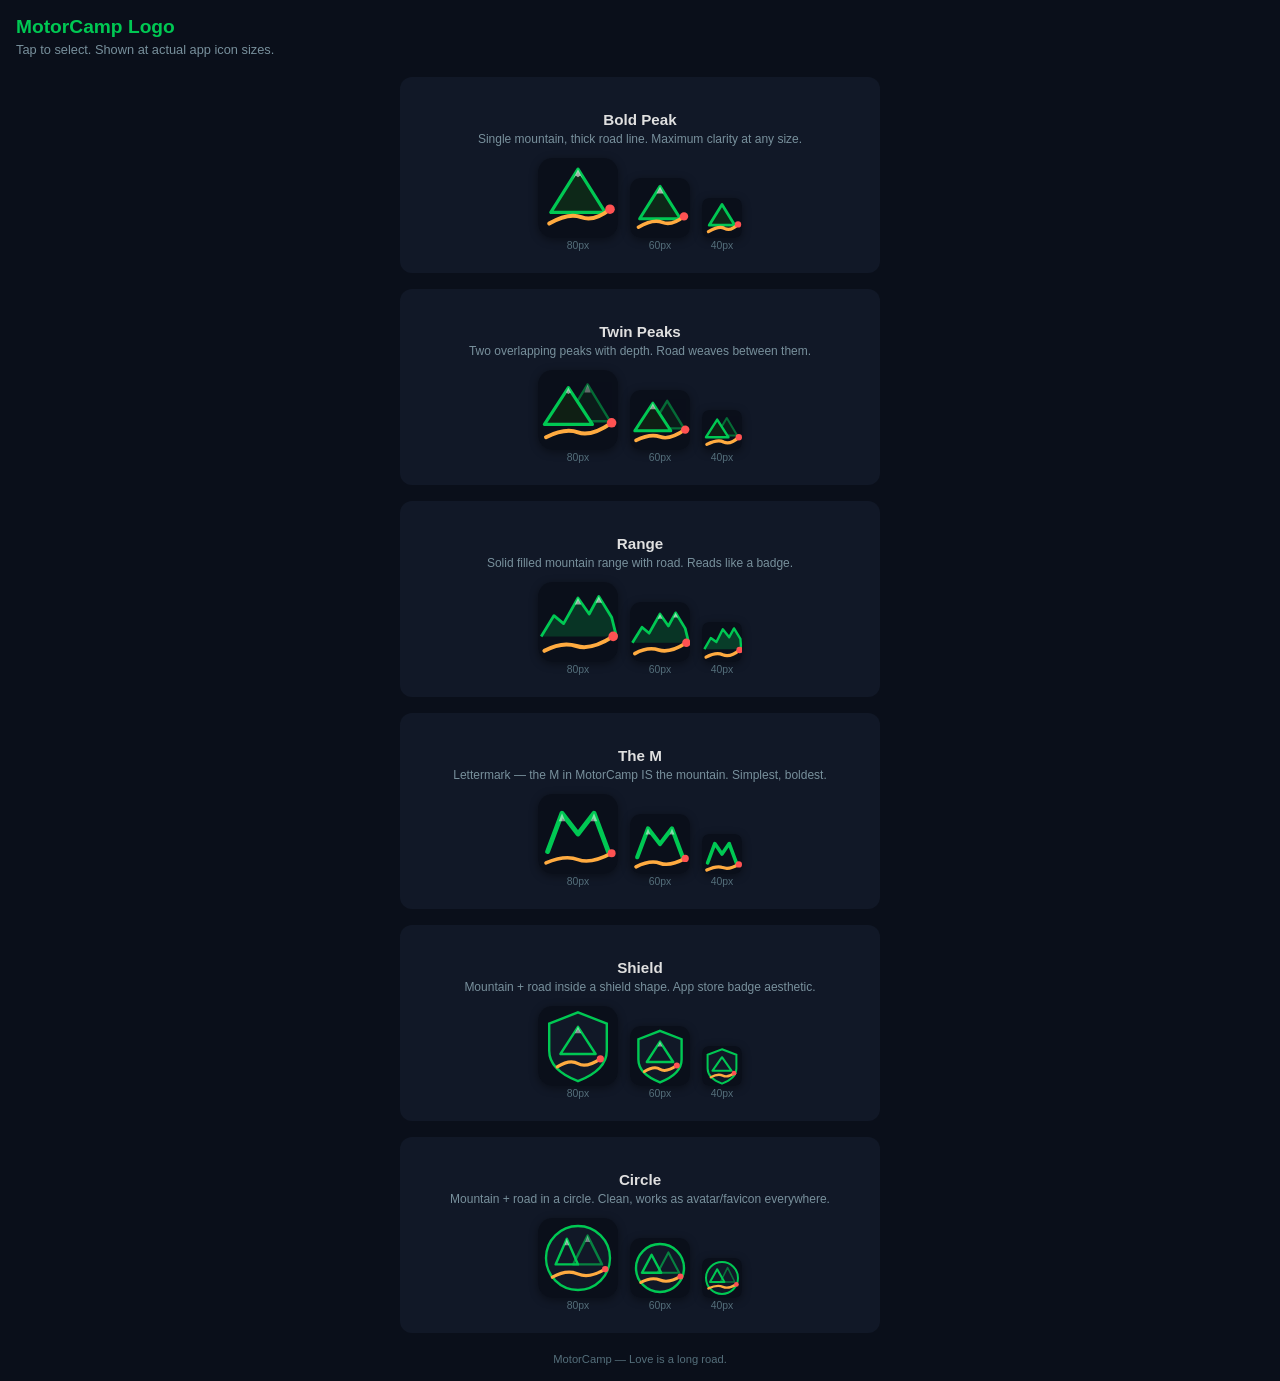
==== commit a337de94: "Redesign logo picker: mobile-first, bold simple marks at real sizes 6 concepts designed icon-first a" ====
--- a/logos.html
+++ b/logos.html
@@ -3,330 +3,327 @@
 <head>
   <meta charset="UTF-8">
   <meta name="viewport" content="width=device-width, initial-scale=1.0">
-  <title>MotorCamp — Mountain Trail Logo Variants</title>
+  <title>MotorCamp — Logo Picker</title>
   <style>
     * { box-sizing: border-box; margin: 0; padding: 0; }
-    body { background: #0a0f1a; color: #e0e0e0; font-family: 'Inter', -apple-system, sans-serif; padding: 24px; }
-    h1 { color: #00c853; margin-bottom: 8px; font-size: 1.5rem; }
-    p.sub { color: #78909c; margin-bottom: 32px; font-size: 0.9rem; }
-    .grid { display: grid; grid-template-columns: repeat(auto-fill, minmax(340px, 1fr)); gap: 24px; }
+    body { background: #0a0f1a; color: #e0e0e0; font-family: -apple-system, BlinkMacSystemFont, sans-serif; padding: 16px; }
+    h1 { color: #00c853; font-size: 1.2rem; margin-bottom: 4px; }
+    .sub { color: #78909c; font-size: 0.8rem; margin-bottom: 20px; }
+    .grid { display: flex; flex-direction: column; gap: 16px; max-width: 480px; margin: 0 auto; }
     .card {
-      background: #111827; border-radius: 16px; padding: 32px; text-align: center;
-      border: 2px solid transparent; cursor: pointer; transition: all 0.3s;
+      background: #111827; border-radius: 12px; padding: 20px; text-align: center;
+      border: 2px solid transparent; cursor: pointer; transition: border-color 0.2s;
+      -webkit-tap-highlight-color: transparent;
     }
-    .card:hover { border-color: #00c853; transform: translateY(-2px); }
-    .card.selected { border-color: #00c853; box-shadow: 0 0 20px rgba(0,200,83,0.2); }
-    .card h3 { margin: 16px 0 6px; font-size: 1.1rem; }
-    .card .desc { color: #78909c; font-size: 0.8rem; margin-bottom: 12px; line-height: 1.5; }
-    .logo-wrap { display: flex; justify-content: center; align-items: center; min-height: 160px; }
-    .preview-row { display: flex; gap: 16px; justify-content: center; align-items: flex-end; margin-top: 16px; }
-    .preview-row .icon { border-radius: 20%; overflow: hidden; }
-    .bg-row { display: flex; gap: 12px; justify-content: center; margin-top: 16px; }
-    .bg-row > div { border-radius: 12px; padding: 12px; }
-    .dark-bg { background: #0a0f1a; }
-    .light-bg { background: #f0f0f0; }
-    .colors { display: flex; gap: 6px; justify-content: center; margin-top: 12px; }
-    .swatch { width: 20px; height: 20px; border-radius: 50%; border: 2px solid rgba(255,255,255,0.1); }
+    .card:active, .card.selected { border-color: #00c853; }
+    .card h3 { font-size: 0.95rem; margin: 12px 0 4px; }
+    .card .desc { color: #78909c; font-size: 0.75rem; }
+    .icons { display: flex; gap: 12px; justify-content: center; align-items: flex-end; margin-top: 12px; }
+    .icons .i { border-radius: 18%; overflow: hidden; box-shadow: 0 2px 8px rgba(0,0,0,0.4); }
+    .label { font-size: 0.65rem; color: #546e7a; margin-top: 2px; }
   </style>
 </head>
 <body>
-  <h1>MotorCamp — Mountain Trail Variants</h1>
-  <p class="sub">Refining the Mountain Trail concept. More realistic ridgelines, depth, and character. Click to select.</p>
+  <h1>MotorCamp Logo</h1>
+  <p class="sub">Tap to select. Shown at actual app icon sizes.</p>
 
   <div class="grid">
 
-    <!-- Variant A: Layered Ridgeline -->
-    <div class="card" onclick="this.classList.toggle('selected')">
-      <div class="logo-wrap">
-        <svg width="280" height="150" viewBox="0 0 280 150">
-          <!-- Far ridge (faintest) -->
-          <path d="M30,82 L58,52 L72,60 L95,38 L118,62 L135,50 L158,68 L180,48 L200,60 L225,42 L250,82"
-                fill="none" stroke="#00c853" stroke-width="1" opacity="0.2"/>
-          <!-- Mid ridge -->
-          <path d="M20,82 L48,48 L65,58 L88,28 L108,52 L125,40 L148,60 L170,35 L195,55 L218,30 L248,62 L260,82"
-                fill="none" stroke="#00c853" stroke-width="1.5" opacity="0.4"/>
-          <!-- Snow caps on mid ridge -->
-          <path d="M85,32 L88,28 L91,32" fill="none" stroke="#fff" stroke-width="1" opacity="0.3"/>
-          <path d="M215,34 L218,30 L221,34" fill="none" stroke="#fff" stroke-width="1" opacity="0.3"/>
-          <!-- Main ridge (front, boldest) -->
-          <path d="M10,82 L35,55 L52,64 L75,32 L92,48 L110,36 L130,52 L148,28 L168,50 L185,38 L205,52 L228,22 L252,50 L270,82"
-                fill="none" stroke="#00c853" stroke-width="2.5" stroke-linejoin="round"/>
-          <!-- Snow caps -->
-          <path d="M72,36 L75,32 L78,36 L76,35 L74,36 Z" fill="#fff" opacity="0.5"/>
-          <path d="M145,32 L148,28 L151,32 L149,31 L147,32 Z" fill="#fff" opacity="0.5"/>
-          <path d="M225,26 L228,22 L231,26 L229,25 L227,26 Z" fill="#fff" opacity="0.6"/>
-          <!-- Winding road with perspective (thicker near, thinner far) -->
-          <path d="M60,108 C85,96 95,100 115,92 C135,84 142,88 160,80 C178,72 188,76 210,65"
-                fill="none" stroke="#ffab40" stroke-width="3" stroke-linecap="round" opacity="0.9"/>
-          <!-- Dashes on road -->
-          <path d="M70,104 C90,94 100,98 118,90 C136,82 145,86 162,78 C178,70 190,74 208,66"
-                fill="none" stroke="#0a0f1a" stroke-width="1.5" stroke-dasharray="5,8" stroke-linecap="round"/>
-          <!-- Destination pin -->
-          <circle cx="212" cy="63" r="5.5" fill="#ff5252"/>
-          <circle cx="212" cy="63" r="2.5" fill="#fff"/>
-          <!-- Text -->
-          <text x="140" y="132" text-anchor="middle" fill="#e0e0e0" font-family="Inter, sans-serif" font-weight="700" font-size="13" letter-spacing="4">MOTORCAMP</text>
-        </svg>
-      </div>
-      <h3>A. Layered Ridgeline</h3>
-      <p class="desc">Three mountain ridges at different depths with snow caps. The winding road has perspective — thicker near, thinner far. Feels like looking at a real mountain range.</p>
-      <div class="preview-row">
-        <div class="icon" style="width:72px;height:72px;">
-          <svg viewBox="0 0 100 100" width="72" height="72">
-            <rect width="100" height="100" fill="#0a0f1a"/>
-            <!-- Far ridge -->
-            <path d="M5,62 L25,38 L40,46 L55,30 L70,42 L85,28 L95,62" fill="none" stroke="#00c853" stroke-width="1.5" opacity="0.25"/>
-            <!-- Main ridge -->
-            <path d="M2,62 L18,40 L30,48 L48,22 L62,38 L78,18 L95,42 L98,62" fill="none" stroke="#00c853" stroke-width="3" stroke-linejoin="round"/>
-            <!-- Snow -->
-            <path d="M46,25 L48,22 L50,25" fill="#fff" opacity="0.5"/>
-            <path d="M76,21 L78,18 L80,21" fill="#fff" opacity="0.5"/>
-            <!-- Road -->
-            <path d="M15,85 C30,76 40,80 55,72 C70,64 80,68 88,58" fill="none" stroke="#ffab40" stroke-width="3" stroke-linecap="round"/>
-            <!-- Pin -->
-            <circle cx="88" cy="56" r="5" fill="#ff5252"/>
-            <circle cx="88" cy="56" r="2" fill="#fff"/>
-          </svg>
-        </div>
-        <div class="icon" style="width:48px;height:48px;">
-          <svg viewBox="0 0 100 100" width="48" height="48">
-            <rect width="100" height="100" fill="#0a0f1a"/>
-            <path d="M5,62 L18,40 L30,48 L48,22 L62,38 L78,18 L95,42 L98,62" fill="none" stroke="#00c853" stroke-width="4" stroke-linejoin="round"/>
-            <path d="M15,85 C35,74 50,78 65,68 C80,60 85,62 90,56" fill="none" stroke="#ffab40" stroke-width="4" stroke-linecap="round"/>
-            <circle cx="90" cy="54" r="6" fill="#ff5252"/>
-          </svg>
-        </div>
-      </div>
-      <div class="colors">
-        <div class="swatch" style="background:#0a0f1a"></div>
-        <div class="swatch" style="background:#00c853"></div>
-        <div class="swatch" style="background:#ffab40"></div>
-        <div class="swatch" style="background:#ff5252"></div>
-      </div>
-    </div>
-
-    <!-- Variant B: Jagged Peaks with Valley -->
-    <div class="card" onclick="this.classList.toggle('selected')">
-      <div class="logo-wrap">
-        <svg width="280" height="150" viewBox="0 0 280 150">
-          <!-- Dramatic jagged peaks -->
-          <path d="M10,85 L30,58 L38,65 L55,35 L62,45 L70,30 L80,42 L95,18 L108,40 L120,32 L135,50 L148,25 L160,42 L175,15 L190,38 L200,28 L215,45 L230,20 L245,48 L255,40 L270,85"
-                fill="none" stroke="#00c853" stroke-width="2" stroke-linejoin="round"/>
-          <!-- Shading on right faces -->
-          <path d="M95,18 L108,40 L95,40 Z" fill="#00c853" opacity="0.08"/>
-          <path d="M148,25 L160,42 L148,42 Z" fill="#00c853" opacity="0.08"/>
-          <path d="M175,15 L190,38 L175,38 Z" fill="#00c853" opacity="0.1"/>
-          <path d="M230,20 L245,48 L230,48 Z" fill="#00c853" opacity="0.08"/>
-          <!-- Snow/ice on tallest peaks -->
-          <path d="M93,22 L95,18 L97,22 L96,21 L94,22 Z" fill="#fff" opacity="0.6"/>
-          <path d="M173,19 L175,15 L177,19 L176,18 L174,19 Z" fill="#fff" opacity="0.7"/>
-          <path d="M228,24 L230,20 L232,24 L231,23 L229,24 Z" fill="#fff" opacity="0.6"/>
-          <!-- Treeline hint at base -->
-          <path d="M10,85 L40,80 L70,82 L100,78 L130,81 L160,77 L190,80 L220,78 L250,81 L270,85"
-                fill="none" stroke="#2e7d32" stroke-width="1.5" opacity="0.3"/>
-          <!-- Winding valley road -->
-          <path d="M45,110 C70,100 80,106 105,95 C125,86 140,92 165,82 C185,74 195,78 220,68"
-                fill="none" stroke="#ffab40" stroke-width="3" stroke-linecap="round"/>
-          <!-- Road center dashes -->
-          <path d="M55,106 C78,97 88,103 110,93 C130,84 145,90 168,80 C186,73 198,76 218,68"
-                fill="none" stroke="rgba(10,15,26,0.6)" stroke-width="1.5" stroke-dasharray="4,7"/>
-          <!-- Pin -->
-          <path d="M222,60 C222,53 228,48 234,48 C240,48 246,53 246,60 C246,68 234,78 234,78 C234,78 222,68 222,60 Z"
-                fill="#ff5252" stroke="#fff" stroke-width="1.5"/>
-          <circle cx="234" cy="59" r="3" fill="#fff"/>
-          <!-- Text -->
-          <text x="140" y="134" text-anchor="middle" fill="#e0e0e0" font-family="Inter, sans-serif" font-weight="700" font-size="13" letter-spacing="4">MOTORCAMP</text>
-        </svg>
-      </div>
-      <h3>B. Jagged Peaks</h3>
-      <p class="desc">Dramatic, sharp mountain range with shaded faces, snow-capped summits, and a treeline hint. A proper pin marker at the destination. More rugged and adventurous.</p>
-      <div class="preview-row">
-        <div class="icon" style="width:72px;height:72px;">
-          <svg viewBox="0 0 100 100" width="72" height="72">
-            <rect width="100" height="100" fill="#0a0f1a"/>
-            <path d="M5,60 L15,42 L22,48 L35,22 L45,35 L55,12 L65,30 L75,18 L88,38 L95,32 L98,60"
-                  fill="none" stroke="#00c853" stroke-width="2.5" stroke-linejoin="round"/>
-            <path d="M35,22 L45,35 L35,35 Z" fill="#00c853" opacity="0.1"/>
-            <path d="M55,12 L65,30 L55,30 Z" fill="#00c853" opacity="0.12"/>
-            <path d="M75,18 L88,38 L75,38 Z" fill="#00c853" opacity="0.1"/>
-            <path d="M53,15 L55,12 L57,15" fill="#fff" opacity="0.6"/>
-            <path d="M73,21 L75,18 L77,21" fill="#fff" opacity="0.6"/>
-            <path d="M12,82 C28,74 38,78 52,70 C66,62 76,66 90,56" fill="none" stroke="#ffab40" stroke-width="3" stroke-linecap="round"/>
-            <path d="M88,48 C88,43 92,40 96,40 C100,40 100,46 96,50 C94,52 92,50 90,48 Z" fill="#ff5252"/>
-          </svg>
-        </div>
-        <div class="icon" style="width:48px;height:48px;">
-          <svg viewBox="0 0 100 100" width="48" height="48">
-            <rect width="100" height="100" fill="#0a0f1a"/>
-            <path d="M5,60 L20,40 L35,22 L48,36 L55,12 L68,32 L78,18 L95,40 L98,60"
-                  fill="none" stroke="#00c853" stroke-width="4" stroke-linejoin="round"/>
-            <path d="M55,12 L68,32 L55,32 Z" fill="#00c853" opacity="0.12"/>
-            <path d="M12,82 C35,72 50,76 68,66 C82,58 88,60 92,54" fill="none" stroke="#ffab40" stroke-width="4" stroke-linecap="round"/>
-            <circle cx="92" cy="52" r="6" fill="#ff5252"/>
-          </svg>
-        </div>
-      </div>
-      <div class="colors">
-        <div class="swatch" style="background:#0a0f1a"></div>
-        <div class="swatch" style="background:#00c853"></div>
-        <div class="swatch" style="background:#ffab40"></div>
-        <div class="swatch" style="background:#ff5252"></div>
-      </div>
-    </div>
-
-    <!-- Variant C: Filled Gradient Mountains -->
-    <div class="card" onclick="this.classList.toggle('selected')">
-      <div class="logo-wrap">
-        <svg width="280" height="150" viewBox="0 0 280 150">
-          <defs>
-            <linearGradient id="mtnFar" x1="0" y1="0" x2="0" y2="1">
-              <stop offset="0%" stop-color="#00c853" stop-opacity="0.08"/>
-              <stop offset="100%" stop-color="#00c853" stop-opacity="0.02"/>
-            </linearGradient>
-            <linearGradient id="mtnMid" x1="0" y1="0" x2="0" y2="1">
-              <stop offset="0%" stop-color="#00c853" stop-opacity="0.15"/>
-              <stop offset="100%" stop-color="#00c853" stop-opacity="0.04"/>
-            </linearGradient>
-            <linearGradient id="mtnNear" x1="0" y1="0" x2="0" y2="1">
-              <stop offset="0%" stop-color="#00c853" stop-opacity="0.25"/>
-              <stop offset="100%" stop-color="#00c853" stop-opacity="0.06"/>
-            </linearGradient>
-          </defs>
-          <!-- Far mountains (filled, faint) -->
-          <path d="M0,85 L40,55 L65,65 L100,42 L140,60 L175,38 L210,58 L245,45 L280,85 Z"
-                fill="url(#mtnFar)" stroke="#00c853" stroke-width="1" opacity="0.5"/>
-          <!-- Mid mountains -->
-          <path d="M0,85 L30,50 L55,60 L85,30 L110,50 L140,35 L170,52 L200,25 L235,50 L260,40 L280,85 Z"
-                fill="url(#mtnMid)" stroke="#00c853" stroke-width="1.5" opacity="0.7"/>
-          <!-- Near mountains (most prominent) -->
-          <path d="M0,85 L25,55 L45,62 L70,28 L95,50 L115,35 L140,55 L160,22 L182,48 L205,30 L230,50 L255,18 L280,52 L280,85 Z"
-                fill="url(#mtnNear)" stroke="#00c853" stroke-width="2.5" stroke-linejoin="round"/>
-          <!-- Snow on peaks -->
-          <path d="M68,31 L70,28 L72,31 L71,30 L69,31 Z" fill="#fff" opacity="0.5"/>
-          <path d="M158,25 L160,22 L162,25 L161,24 L159,25 Z" fill="#fff" opacity="0.55"/>
-          <path d="M253,21 L255,18 L257,21 L256,20 L254,21 Z" fill="#fff" opacity="0.6"/>
-          <!-- Road with glow -->
-          <path d="M50,108 C80,98 95,104 120,92 C145,82 155,86 180,76 C200,68 210,72 235,62"
-                fill="none" stroke="#ffab40" stroke-width="4" stroke-linecap="round" opacity="0.3"/>
-          <path d="M50,108 C80,98 95,104 120,92 C145,82 155,86 180,76 C200,68 210,72 235,62"
-                fill="none" stroke="#ffab40" stroke-width="2.5" stroke-linecap="round"/>
-          <!-- Pin with drop shadow -->
-          <ellipse cx="237" cy="68" rx="6" ry="2" fill="rgba(0,0,0,0.3)"/>
-          <path d="M229,54 C229,47 233,42 237,42 C241,42 245,47 245,54 C245,62 237,70 237,70 C237,70 229,62 229,54 Z"
-                fill="#ff5252"/>
-          <circle cx="237" cy="53" r="3" fill="#fff" opacity="0.9"/>
-          <!-- Text -->
-          <text x="140" y="132" text-anchor="middle" fill="#e0e0e0" font-family="Inter, sans-serif" font-weight="700" font-size="13" letter-spacing="4">MOTORCAMP</text>
-        </svg>
-      </div>
-      <h3>C. Gradient Layers</h3>
-      <p class="desc">Three mountain layers with gradient fills creating atmospheric depth — like looking through haze at a distant range. Glowing road, proper drop-shadow pin. Most premium feel.</p>
-      <div class="preview-row">
-        <div class="icon" style="width:72px;height:72px;">
-          <svg viewBox="0 0 100 100" width="72" height="72">
-            <defs>
-              <linearGradient id="gFar2" x1="0" y1="0" x2="0" y2="1"><stop offset="0%" stop-color="#00c853" stop-opacity="0.1"/><stop offset="100%" stop-color="#00c853" stop-opacity="0.02"/></linearGradient>
-              <linearGradient id="gMid2" x1="0" y1="0" x2="0" y2="1"><stop offset="0%" stop-color="#00c853" stop-opacity="0.2"/><stop offset="100%" stop-color="#00c853" stop-opacity="0.04"/></linearGradient>
-              <linearGradient id="gNear2" x1="0" y1="0" x2="0" y2="1"><stop offset="0%" stop-color="#00c853" stop-opacity="0.3"/><stop offset="100%" stop-color="#00c853" stop-opacity="0.06"/></linearGradient>
-            </defs>
-            <rect width="100" height="100" fill="#0a0f1a"/>
-            <path d="M0,62 L20,42 L38,50 L55,32 L72,44 L90,35 L100,62 Z" fill="url(#gFar2)" stroke="#00c853" stroke-width="1" opacity="0.5"/>
-            <path d="M0,62 L15,38 L32,48 L50,20 L68,40 L82,28 L100,48 L100,62 Z" fill="url(#gMid2)" stroke="#00c853" stroke-width="1.5" opacity="0.7"/>
-            <path d="M0,62 L12,42 L28,50 L45,18 L60,38 L75,14 L92,38 L100,62 Z" fill="url(#gNear2)" stroke="#00c853" stroke-width="2.5" stroke-linejoin="round"/>
-            <path d="M43,21 L45,18 L47,21" fill="#fff" opacity="0.5"/>
-            <path d="M73,17 L75,14 L77,17" fill="#fff" opacity="0.5"/>
-            <path d="M12,84 C30,76 42,80 58,70 C72,62 80,66 92,56" fill="none" stroke="#ffab40" stroke-width="3.5" stroke-linecap="round" opacity="0.4"/>
-            <path d="M12,84 C30,76 42,80 58,70 C72,62 80,66 92,56" fill="none" stroke="#ffab40" stroke-width="2.5" stroke-linecap="round"/>
-            <circle cx="92" cy="54" r="5" fill="#ff5252"/>
-            <circle cx="92" cy="54" r="2" fill="#fff"/>
-          </svg>
-        </div>
-        <div class="icon" style="width:48px;height:48px;">
-          <svg viewBox="0 0 100 100" width="48" height="48">
-            <defs>
-              <linearGradient id="gN3" x1="0" y1="0" x2="0" y2="1"><stop offset="0%" stop-color="#00c853" stop-opacity="0.3"/><stop offset="100%" stop-color="#00c853" stop-opacity="0.06"/></linearGradient>
-            </defs>
-            <rect width="100" height="100" fill="#0a0f1a"/>
-            <path d="M0,62 L15,38 L35,48 L50,18 L68,38 L80,14 L95,40 L100,62 Z" fill="url(#gN3)" stroke="#00c853" stroke-width="3.5" stroke-linejoin="round"/>
-            <path d="M12,84 C35,74 50,78 68,66 C82,58 88,62 94,54" fill="none" stroke="#ffab40" stroke-width="4" stroke-linecap="round"/>
-            <circle cx="94" cy="52" r="6" fill="#ff5252"/>
-          </svg>
-        </div>
-      </div>
-      <div class="colors">
-        <div class="swatch" style="background:#0a0f1a"></div>
-        <div class="swatch" style="background:#00c853"></div>
-        <div class="swatch" style="background:#ffab40"></div>
-        <div class="swatch" style="background:#ff5252"></div>
-      </div>
-    </div>
-
-    <!-- Variant D: Single Dramatic Peak -->
-    <div class="card" onclick="this.classList.toggle('selected')">
-      <div class="logo-wrap">
-        <svg width="280" height="150" viewBox="0 0 280 150">
-          <!-- Single dramatic peak with realistic profile -->
-          <path d="M10,85 L35,72 L55,60 L75,50 L90,42 L105,48 L115,38 L128,42 L140,15 L152,42 L162,38 L175,48 L190,42 L205,50 L225,60 L245,72 L270,85"
-                fill="none" stroke="#00c853" stroke-width="2" stroke-linejoin="round"/>
-          <!-- Ridge shadow (right side darker) -->
-          <path d="M140,15 L152,42 L162,38 L175,48 L190,42 L205,50 L225,60 L245,72 L270,85 L270,85 L140,85 Z"
-                fill="#00c853" opacity="0.06"/>
-          <!-- Shoulder ridges -->
-          <path d="M20,85 L45,68 L65,72 L80,62 L100,85" fill="none" stroke="#00c853" stroke-width="1.2" opacity="0.3"/>
-          <path d="M180,85 L200,68 L220,72 L240,62 L270,85" fill="none" stroke="#00c853" stroke-width="1.2" opacity="0.3"/>
-          <!-- Snow cap -->
-          <path d="M132,24 L140,15 L148,24 L144,20 L140,22 L136,20 Z" fill="#fff" opacity="0.6"/>
-          <!-- Glacial lines -->
-          <path d="M138,20 L135,35" stroke="#fff" stroke-width="0.5" opacity="0.25"/>
-          <path d="M142,20 L146,35" stroke="#fff" stroke-width="0.5" opacity="0.25"/>
-          <!-- Switchback road climbing the mountain -->
-          <path d="M40,108 C60,102 70,98 85,95 C100,92 105,96 115,92 C125,88 130,84 145,82 C160,80 170,84 185,78 C200,72 208,68 225,64"
-                fill="none" stroke="#ffab40" stroke-width="2.5" stroke-linecap="round"/>
-          <!-- Pin at summit approach -->
-          <circle cx="227" cy="62" r="5" fill="#ff5252"/>
-          <circle cx="227" cy="62" r="2.2" fill="#fff"/>
-          <!-- Text -->
-          <text x="140" y="132" text-anchor="middle" fill="#e0e0e0" font-family="Inter, sans-serif" font-weight="700" font-size="13" letter-spacing="4">MOTORCAMP</text>
-        </svg>
-      </div>
-      <h3>D. The Summit</h3>
-      <p class="desc">One dominant peak with a realistic profile — shoulder ridges, shadow face, snow cap with glacial lines. The road switchbacks up toward it. Heroic, focused, iconic.</p>
-      <div class="preview-row">
-        <div class="icon" style="width:72px;height:72px;">
-          <svg viewBox="0 0 100 100" width="72" height="72">
-            <rect width="100" height="100" fill="#0a0f1a"/>
-            <path d="M5,65 L18,55 L30,48 L42,42 L50,12 L58,42 L70,48 L82,55 L95,65"
-                  fill="none" stroke="#00c853" stroke-width="2.5" stroke-linejoin="round"/>
-            <path d="M50,12 L58,42 L70,48 L82,55 L95,65 L95,65 L50,65 Z" fill="#00c853" opacity="0.07"/>
-            <path d="M46,20 L50,12 L54,20 L52,17 L50,18 L48,17 Z" fill="#fff" opacity="0.6"/>
-            <path d="M10,85 C25,80 35,78 48,74 C60,70 68,74 80,68 C88,64 92,62 96,58"
-                  fill="none" stroke="#ffab40" stroke-width="3" stroke-linecap="round"/>
-            <circle cx="96" cy="56" r="5" fill="#ff5252"/>
-            <circle cx="96" cy="56" r="2" fill="#fff"/>
-          </svg>
-        </div>
-        <div class="icon" style="width:48px;height:48px;">
-          <svg viewBox="0 0 100 100" width="48" height="48">
-            <rect width="100" height="100" fill="#0a0f1a"/>
-            <path d="M5,65 L22,50 L38,42 L50,12 L62,42 L78,50 L95,65"
-                  fill="none" stroke="#00c853" stroke-width="4" stroke-linejoin="round"/>
-            <path d="M50,12 L62,42 L78,50 L95,65 L50,65 Z" fill="#00c853" opacity="0.08"/>
-            <path d="M46,20 L50,12 L54,20" fill="#fff" opacity="0.6"/>
-            <path d="M10,85 C30,78 48,74 62,68 C78,60 88,62 96,56" fill="none" stroke="#ffab40" stroke-width="4" stroke-linecap="round"/>
-            <circle cx="96" cy="54" r="6" fill="#ff5252"/>
-          </svg>
-        </div>
-      </div>
-      <div class="colors">
-        <div class="swatch" style="background:#0a0f1a"></div>
-        <div class="swatch" style="background:#00c853"></div>
-        <div class="swatch" style="background:#ffab40"></div>
-        <div class="swatch" style="background:#ff5252"></div>
+    <!-- 1: Bold Peak + Road -->
+    <div class="card" onclick="this.classList.toggle('selected')">
+      <h3>Bold Peak</h3>
+      <p class="desc">Single mountain, thick road line. Maximum clarity at any size.</p>
+      <div class="icons">
+        <div>
+          <div class="i" style="width:80px;height:80px;">
+            <svg viewBox="0 0 100 100" width="80" height="80">
+              <rect width="100" height="100" fill="#0a0f1a"/>
+              <path d="M50,14 L16,68 L84,68 Z" fill="#0d2818" stroke="#00c853" stroke-width="4" stroke-linejoin="round"/>
+              <path d="M44,26 L50,14 L56,26 L53,22 L50,24 L47,22 Z" fill="#e0e0e0" opacity="0.7"/>
+              <path d="M14,82 Q38,68 54,74 Q70,80 90,64" fill="none" stroke="#ffab40" stroke-width="5" stroke-linecap="round"/>
+              <circle cx="90" cy="64" r="6" fill="#ff5252"/>
+            </svg>
+          </div>
+          <div class="label">80px</div>
+        </div>
+        <div>
+          <div class="i" style="width:60px;height:60px;">
+            <svg viewBox="0 0 100 100" width="60" height="60">
+              <rect width="100" height="100" fill="#0a0f1a"/>
+              <path d="M50,14 L16,68 L84,68 Z" fill="#0d2818" stroke="#00c853" stroke-width="5" stroke-linejoin="round"/>
+              <path d="M44,26 L50,14 L56,26" fill="#e0e0e0" opacity="0.7"/>
+              <path d="M14,82 Q38,68 54,74 Q70,80 90,64" fill="none" stroke="#ffab40" stroke-width="6" stroke-linecap="round"/>
+              <circle cx="90" cy="64" r="7" fill="#ff5252"/>
+            </svg>
+          </div>
+          <div class="label">60px</div>
+        </div>
+        <div>
+          <div class="i" style="width:40px;height:40px;">
+            <svg viewBox="0 0 100 100" width="40" height="40">
+              <rect width="100" height="100" fill="#0a0f1a"/>
+              <path d="M50,16 L18,68 L82,68 Z" fill="#0d2818" stroke="#00c853" stroke-width="7" stroke-linejoin="round"/>
+              <path d="M16,84 Q44,68 56,76 Q72,84 90,66" fill="none" stroke="#ffab40" stroke-width="8" stroke-linecap="round"/>
+              <circle cx="90" cy="66" r="8" fill="#ff5252"/>
+            </svg>
+          </div>
+          <div class="label">40px</div>
+        </div>
+      </div>
+    </div>
+
+    <!-- 2: Twin Peaks + Road -->
+    <div class="card" onclick="this.classList.toggle('selected')">
+      <h3>Twin Peaks</h3>
+      <p class="desc">Two overlapping peaks with depth. Road weaves between them.</p>
+      <div class="icons">
+        <div>
+          <div class="i" style="width:80px;height:80px;">
+            <svg viewBox="0 0 100 100" width="80" height="80">
+              <rect width="100" height="100" fill="#0a0f1a"/>
+              <!-- Back peak -->
+              <path d="M62,18 L34,64 L90,64 Z" fill="#0d2818" stroke="#00c853" stroke-width="3" stroke-linejoin="round" opacity="0.5"/>
+              <!-- Front peak -->
+              <path d="M38,22 L8,68 L68,68 Z" fill="#0f1f14" stroke="#00c853" stroke-width="4" stroke-linejoin="round"/>
+              <!-- Snow -->
+              <path d="M33,32 L38,22 L43,32 L41,28 L38,30 L35,28 Z" fill="#e0e0e0" opacity="0.6"/>
+              <path d="M58,28 L62,18 L66,28" fill="#e0e0e0" opacity="0.4"/>
+              <!-- Road -->
+              <path d="M10,84 Q34,72 50,78 Q66,84 92,66" fill="none" stroke="#ffab40" stroke-width="5" stroke-linecap="round"/>
+              <circle cx="92" cy="66" r="6" fill="#ff5252"/>
+            </svg>
+          </div>
+          <div class="label">80px</div>
+        </div>
+        <div>
+          <div class="i" style="width:60px;height:60px;">
+            <svg viewBox="0 0 100 100" width="60" height="60">
+              <rect width="100" height="100" fill="#0a0f1a"/>
+              <path d="M62,18 L34,64 L90,64 Z" fill="#0d2818" stroke="#00c853" stroke-width="4" stroke-linejoin="round" opacity="0.5"/>
+              <path d="M38,22 L8,68 L68,68 Z" fill="#0f1f14" stroke="#00c853" stroke-width="5" stroke-linejoin="round"/>
+              <path d="M33,32 L38,22 L43,32" fill="#e0e0e0" opacity="0.6"/>
+              <path d="M10,84 Q34,72 50,78 Q66,84 92,66" fill="none" stroke="#ffab40" stroke-width="6" stroke-linecap="round"/>
+              <circle cx="92" cy="66" r="7" fill="#ff5252"/>
+            </svg>
+          </div>
+          <div class="label">60px</div>
+        </div>
+        <div>
+          <div class="i" style="width:40px;height:40px;">
+            <svg viewBox="0 0 100 100" width="40" height="40">
+              <rect width="100" height="100" fill="#0a0f1a"/>
+              <path d="M62,20 L36,64 L88,64 Z" fill="#0d2818" stroke="#00c853" stroke-width="5" stroke-linejoin="round" opacity="0.5"/>
+              <path d="M38,24 L10,68 L66,68 Z" fill="#0f1f14" stroke="#00c853" stroke-width="6" stroke-linejoin="round"/>
+              <path d="M12,86 Q40,72 54,80 Q70,88 92,68" fill="none" stroke="#ffab40" stroke-width="8" stroke-linecap="round"/>
+              <circle cx="92" cy="68" r="8" fill="#ff5252"/>
+            </svg>
+          </div>
+          <div class="label">40px</div>
+        </div>
+      </div>
+    </div>
+
+    <!-- 3: Range Silhouette -->
+    <div class="card" onclick="this.classList.toggle('selected')">
+      <h3>Range</h3>
+      <p class="desc">Solid filled mountain range with road. Reads like a badge.</p>
+      <div class="icons">
+        <div>
+          <div class="i" style="width:80px;height:80px;">
+            <svg viewBox="0 0 100 100" width="80" height="80">
+              <rect width="100" height="100" fill="#0a0f1a"/>
+              <!-- Filled range -->
+              <path d="M4,68 L20,42 L32,52 L50,20 L64,40 L76,18 L92,44 L98,68 Z" fill="#00c853" opacity="0.2"/>
+              <path d="M4,68 L20,42 L32,52 L50,20 L64,40 L76,18 L92,44 L98,68" fill="none" stroke="#00c853" stroke-width="3.5" stroke-linejoin="round"/>
+              <!-- Snow -->
+              <path d="M46,28 L50,20 L54,28" fill="#fff" opacity="0.55"/>
+              <path d="M72,26 L76,18 L80,26" fill="#fff" opacity="0.55"/>
+              <!-- Road -->
+              <path d="M8,86 Q30,74 48,80 Q66,86 94,68" fill="none" stroke="#ffab40" stroke-width="5" stroke-linecap="round"/>
+              <circle cx="94" cy="68" r="6" fill="#ff5252"/>
+            </svg>
+          </div>
+          <div class="label">80px</div>
+        </div>
+        <div>
+          <div class="i" style="width:60px;height:60px;">
+            <svg viewBox="0 0 100 100" width="60" height="60">
+              <rect width="100" height="100" fill="#0a0f1a"/>
+              <path d="M4,68 L20,42 L32,52 L50,20 L64,40 L76,18 L92,44 L98,68 Z" fill="#00c853" opacity="0.2"/>
+              <path d="M4,68 L20,42 L32,52 L50,20 L64,40 L76,18 L92,44 L98,68" fill="none" stroke="#00c853" stroke-width="4.5" stroke-linejoin="round"/>
+              <path d="M46,28 L50,20 L54,28" fill="#fff" opacity="0.55"/>
+              <path d="M72,26 L76,18 L80,26" fill="#fff" opacity="0.55"/>
+              <path d="M8,86 Q30,74 48,80 Q66,86 94,68" fill="none" stroke="#ffab40" stroke-width="6" stroke-linecap="round"/>
+              <circle cx="94" cy="68" r="7" fill="#ff5252"/>
+            </svg>
+          </div>
+          <div class="label">60px</div>
+        </div>
+        <div>
+          <div class="i" style="width:40px;height:40px;">
+            <svg viewBox="0 0 100 100" width="40" height="40">
+              <rect width="100" height="100" fill="#0a0f1a"/>
+              <path d="M6,68 L22,40 L36,50 L52,18 L68,38 L80,16 L96,42 L98,68 Z" fill="#00c853" opacity="0.25"/>
+              <path d="M6,68 L22,40 L36,50 L52,18 L68,38 L80,16 L96,42 L98,68" fill="none" stroke="#00c853" stroke-width="6" stroke-linejoin="round"/>
+              <path d="M10,88 Q36,74 52,82 Q70,90 94,70" fill="none" stroke="#ffab40" stroke-width="8" stroke-linecap="round"/>
+              <circle cx="94" cy="70" r="8" fill="#ff5252"/>
+            </svg>
+          </div>
+          <div class="label">40px</div>
+        </div>
+      </div>
+    </div>
+
+    <!-- 4: Minimal M -->
+    <div class="card" onclick="this.classList.toggle('selected')">
+      <h3>The M</h3>
+      <p class="desc">Lettermark — the M in MotorCamp IS the mountain. Simplest, boldest.</p>
+      <div class="icons">
+        <div>
+          <div class="i" style="width:80px;height:80px;">
+            <svg viewBox="0 0 100 100" width="80" height="80">
+              <rect width="100" height="100" fill="#0a0f1a"/>
+              <!-- M = mountains -->
+              <path d="M12,72 L30,24 L50,50 L70,24 L88,72" fill="none" stroke="#00c853" stroke-width="6" stroke-linejoin="round" stroke-linecap="round"/>
+              <!-- Snow caps -->
+              <path d="M26,34 L30,24 L34,34" fill="#fff" opacity="0.5"/>
+              <path d="M66,34 L70,24 L74,34" fill="#fff" opacity="0.5"/>
+              <!-- Road underneath -->
+              <path d="M10,86 Q34,76 50,82 Q66,88 92,74" fill="none" stroke="#ffab40" stroke-width="4.5" stroke-linecap="round"/>
+              <circle cx="92" cy="74" r="5" fill="#ff5252"/>
+            </svg>
+          </div>
+          <div class="label">80px</div>
+        </div>
+        <div>
+          <div class="i" style="width:60px;height:60px;">
+            <svg viewBox="0 0 100 100" width="60" height="60">
+              <rect width="100" height="100" fill="#0a0f1a"/>
+              <path d="M12,72 L30,24 L50,50 L70,24 L88,72" fill="none" stroke="#00c853" stroke-width="7" stroke-linejoin="round" stroke-linecap="round"/>
+              <path d="M26,34 L30,24 L34,34" fill="#fff" opacity="0.5"/>
+              <path d="M66,34 L70,24 L74,34" fill="#fff" opacity="0.5"/>
+              <path d="M10,88 Q34,76 50,82 Q66,88 92,74" fill="none" stroke="#ffab40" stroke-width="6" stroke-linecap="round"/>
+              <circle cx="92" cy="74" r="6" fill="#ff5252"/>
+            </svg>
+          </div>
+          <div class="label">60px</div>
+        </div>
+        <div>
+          <div class="i" style="width:40px;height:40px;">
+            <svg viewBox="0 0 100 100" width="40" height="40">
+              <rect width="100" height="100" fill="#0a0f1a"/>
+              <path d="M14,72 L32,24 L50,50 L68,24 L86,72" fill="none" stroke="#00c853" stroke-width="9" stroke-linejoin="round" stroke-linecap="round"/>
+              <path d="M12,90 Q38,78 52,84 Q68,90 92,76" fill="none" stroke="#ffab40" stroke-width="8" stroke-linecap="round"/>
+              <circle cx="92" cy="76" r="8" fill="#ff5252"/>
+            </svg>
+          </div>
+          <div class="label">40px</div>
+        </div>
+      </div>
+    </div>
+
+    <!-- 5: Shield Badge -->
+    <div class="card" onclick="this.classList.toggle('selected')">
+      <h3>Shield</h3>
+      <p class="desc">Mountain + road inside a shield shape. App store badge aesthetic.</p>
+      <div class="icons">
+        <div>
+          <div class="i" style="width:80px;height:80px;">
+            <svg viewBox="0 0 100 100" width="80" height="80">
+              <rect width="100" height="100" fill="#0a0f1a"/>
+              <!-- Shield outline -->
+              <path d="M50,8 L86,22 L86,56 Q86,80 50,94 Q14,80 14,56 L14,22 Z" fill="#111827" stroke="#00c853" stroke-width="3"/>
+              <!-- Mountain inside shield -->
+              <path d="M50,26 L28,60 L72,60 Z" fill="none" stroke="#00c853" stroke-width="3" stroke-linejoin="round"/>
+              <path d="M46,34 L50,26 L54,34" fill="#fff" opacity="0.5"/>
+              <!-- Road -->
+              <path d="M24,76 Q40,66 50,72 Q60,78 78,66" fill="none" stroke="#ffab40" stroke-width="4" stroke-linecap="round"/>
+              <circle cx="78" cy="66" r="4.5" fill="#ff5252"/>
+            </svg>
+          </div>
+          <div class="label">80px</div>
+        </div>
+        <div>
+          <div class="i" style="width:60px;height:60px;">
+            <svg viewBox="0 0 100 100" width="60" height="60">
+              <rect width="100" height="100" fill="#0a0f1a"/>
+              <path d="M50,8 L86,22 L86,56 Q86,80 50,94 Q14,80 14,56 L14,22 Z" fill="#111827" stroke="#00c853" stroke-width="4"/>
+              <path d="M50,26 L28,60 L72,60 Z" fill="none" stroke="#00c853" stroke-width="4" stroke-linejoin="round"/>
+              <path d="M46,34 L50,26 L54,34" fill="#fff" opacity="0.5"/>
+              <path d="M24,76 Q40,66 50,72 Q60,78 78,66" fill="none" stroke="#ffab40" stroke-width="5" stroke-linecap="round"/>
+              <circle cx="78" cy="66" r="5" fill="#ff5252"/>
+            </svg>
+          </div>
+          <div class="label">60px</div>
+        </div>
+        <div>
+          <div class="i" style="width:40px;height:40px;">
+            <svg viewBox="0 0 100 100" width="40" height="40">
+              <rect width="100" height="100" fill="#0a0f1a"/>
+              <path d="M50,8 L86,22 L86,56 Q86,80 50,94 Q14,80 14,56 L14,22 Z" fill="#111827" stroke="#00c853" stroke-width="5"/>
+              <path d="M50,28 L26,62 L74,62 Z" fill="none" stroke="#00c853" stroke-width="5" stroke-linejoin="round"/>
+              <path d="M22,78 Q40,68 52,74 Q64,80 80,68" fill="none" stroke="#ffab40" stroke-width="6" stroke-linecap="round"/>
+              <circle cx="80" cy="68" r="6" fill="#ff5252"/>
+            </svg>
+          </div>
+          <div class="label">40px</div>
+        </div>
+      </div>
+    </div>
+
+    <!-- 6: Circle Badge -->
+    <div class="card" onclick="this.classList.toggle('selected')">
+      <h3>Circle</h3>
+      <p class="desc">Mountain + road in a circle. Clean, works as avatar/favicon everywhere.</p>
+      <div class="icons">
+        <div>
+          <div class="i" style="width:80px;height:80px;">
+            <svg viewBox="0 0 100 100" width="80" height="80">
+              <rect width="100" height="100" fill="#0a0f1a"/>
+              <circle cx="50" cy="50" r="40" fill="#111827" stroke="#00c853" stroke-width="3"/>
+              <!-- Twin peaks -->
+              <path d="M36,26 L22,58 L50,58 Z" fill="none" stroke="#00c853" stroke-width="3" stroke-linejoin="round"/>
+              <path d="M62,22 L44,58 L80,58 Z" fill="none" stroke="#00c853" stroke-width="3" stroke-linejoin="round" opacity="0.6"/>
+              <path d="M33,34 L36,26 L39,34" fill="#fff" opacity="0.5"/>
+              <path d="M59,30 L62,22 L65,30" fill="#fff" opacity="0.4"/>
+              <!-- Road -->
+              <path d="M18,74 Q36,64 50,70 Q64,76 84,64" fill="none" stroke="#ffab40" stroke-width="4" stroke-linecap="round"/>
+              <circle cx="84" cy="64" r="4" fill="#ff5252"/>
+            </svg>
+          </div>
+          <div class="label">80px</div>
+        </div>
+        <div>
+          <div class="i" style="width:60px;height:60px;">
+            <svg viewBox="0 0 100 100" width="60" height="60">
+              <rect width="100" height="100" fill="#0a0f1a"/>
+              <circle cx="50" cy="50" r="40" fill="#111827" stroke="#00c853" stroke-width="4"/>
+              <path d="M36,28 L20,58 L52,58 Z" fill="none" stroke="#00c853" stroke-width="4" stroke-linejoin="round"/>
+              <path d="M64,24 L46,58 L82,58 Z" fill="none" stroke="#00c853" stroke-width="3.5" stroke-linejoin="round" opacity="0.6"/>
+              <path d="M18,74 Q36,64 50,70 Q64,76 84,64" fill="none" stroke="#ffab40" stroke-width="5" stroke-linecap="round"/>
+              <circle cx="84" cy="64" r="5" fill="#ff5252"/>
+            </svg>
+          </div>
+          <div class="label">60px</div>
+        </div>
+        <div>
+          <div class="i" style="width:40px;height:40px;">
+            <svg viewBox="0 0 100 100" width="40" height="40">
+              <rect width="100" height="100" fill="#0a0f1a"/>
+              <circle cx="50" cy="50" r="40" fill="#111827" stroke="#00c853" stroke-width="5"/>
+              <path d="M38,28 L20,60 L56,60 Z" fill="none" stroke="#00c853" stroke-width="5" stroke-linejoin="round"/>
+              <path d="M64,24 L46,60 L82,60 Z" fill="none" stroke="#00c853" stroke-width="4" stroke-linejoin="round" opacity="0.5"/>
+              <path d="M16,76 Q38,66 52,72 Q66,78 86,66" fill="none" stroke="#ffab40" stroke-width="6" stroke-linecap="round"/>
+              <circle cx="86" cy="66" r="6" fill="#ff5252"/>
+            </svg>
+          </div>
+          <div class="label">40px</div>
+        </div>
       </div>
     </div>
 
   </div>
 
-  <p style="margin-top:32px;color:#546e7a;font-size:0.8rem;text-align:center">All variants use the MotorCamp palette. Tagline: "Love is a long road." Each shows full logo + app icon at 72px and 48px.</p>
+  <p style="margin-top:20px;color:#546e7a;font-size:0.7rem;text-align:center">MotorCamp — Love is a long road.</p>
 </body>
 </html>
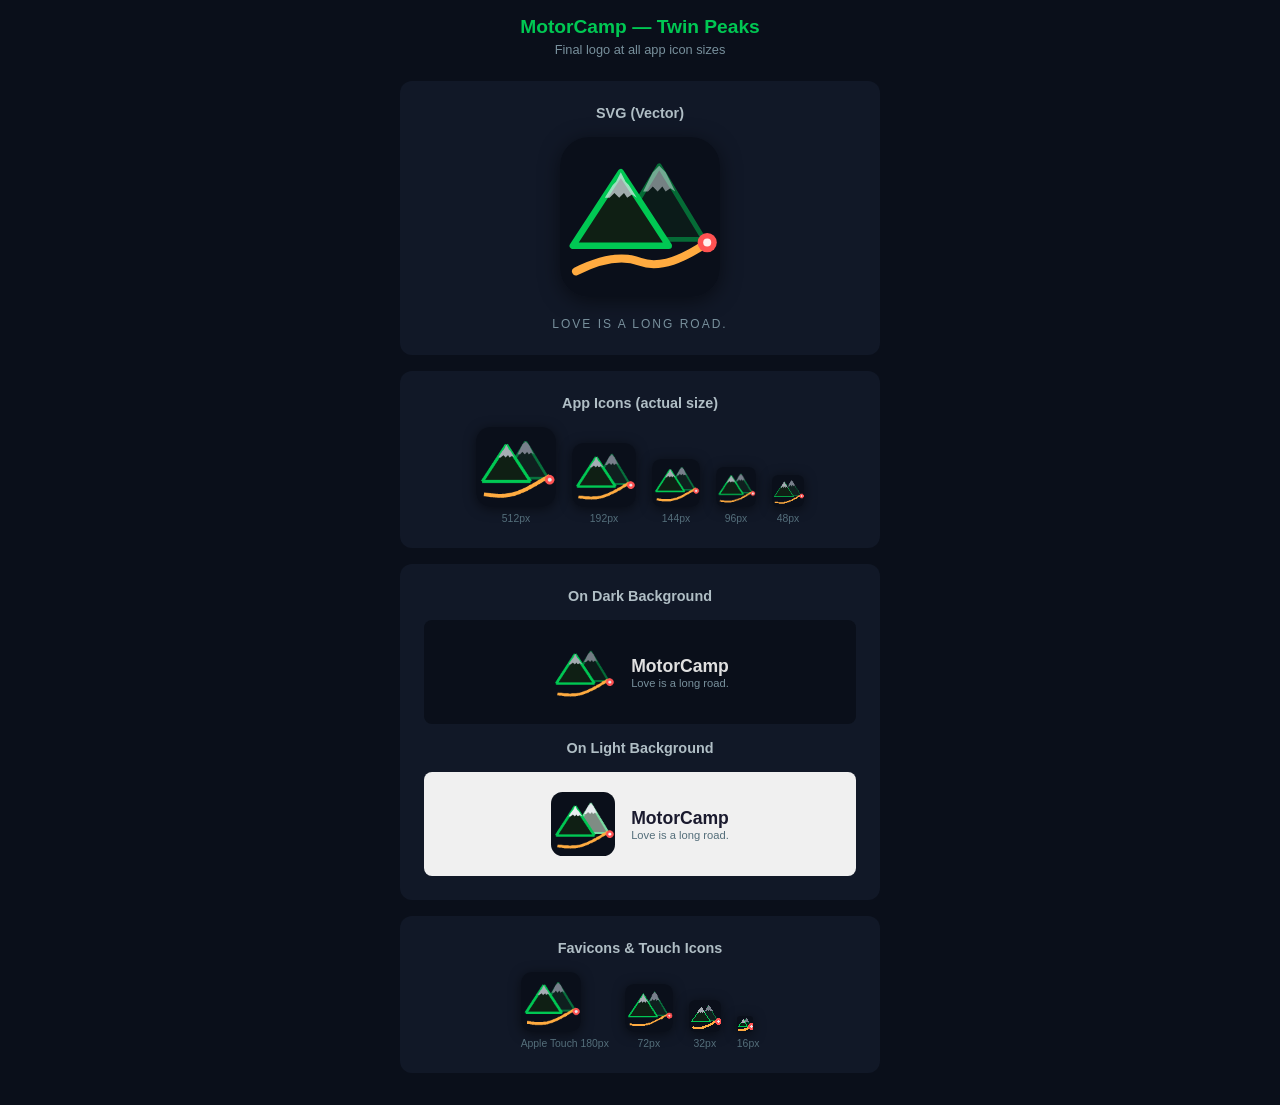
==== commit 8032aa06: "Update logos.html to show actual Twin Peaks PNG icons Replaced the 6-concept picker with a showcase " ====
--- a/logos.html
+++ b/logos.html
@@ -3,327 +3,108 @@
 <head>
   <meta charset="UTF-8">
   <meta name="viewport" content="width=device-width, initial-scale=1.0">
-  <title>MotorCamp — Logo Picker</title>
+  <title>MotorCamp — Twin Peaks Logo</title>
   <style>
     * { box-sizing: border-box; margin: 0; padding: 0; }
-    body { background: #0a0f1a; color: #e0e0e0; font-family: -apple-system, BlinkMacSystemFont, sans-serif; padding: 16px; }
+    body { background: #0a0f1a; color: #e0e0e0; font-family: -apple-system, BlinkMacSystemFont, sans-serif; padding: 16px; display: flex; flex-direction: column; align-items: center; }
     h1 { color: #00c853; font-size: 1.2rem; margin-bottom: 4px; }
-    .sub { color: #78909c; font-size: 0.8rem; margin-bottom: 20px; }
-    .grid { display: flex; flex-direction: column; gap: 16px; max-width: 480px; margin: 0 auto; }
-    .card {
-      background: #111827; border-radius: 12px; padding: 20px; text-align: center;
-      border: 2px solid transparent; cursor: pointer; transition: border-color 0.2s;
-      -webkit-tap-highlight-color: transparent;
-    }
-    .card:active, .card.selected { border-color: #00c853; }
-    .card h3 { font-size: 0.95rem; margin: 12px 0 4px; }
-    .card .desc { color: #78909c; font-size: 0.75rem; }
-    .icons { display: flex; gap: 12px; justify-content: center; align-items: flex-end; margin-top: 12px; }
-    .icons .i { border-radius: 18%; overflow: hidden; box-shadow: 0 2px 8px rgba(0,0,0,0.4); }
-    .label { font-size: 0.65rem; color: #546e7a; margin-top: 2px; }
+    .sub { color: #78909c; font-size: 0.8rem; margin-bottom: 24px; }
+    .section { background: #111827; border-radius: 12px; padding: 24px; margin-bottom: 16px; width: 100%; max-width: 480px; text-align: center; }
+    .section h2 { font-size: 0.9rem; color: #b0bec5; margin-bottom: 16px; }
+    .icon-row { display: flex; gap: 16px; justify-content: center; align-items: flex-end; flex-wrap: wrap; }
+    .icon-item { text-align: center; }
+    .icon-item img { border-radius: 18%; box-shadow: 0 2px 12px rgba(0,0,0,0.5); display: block; }
+    .icon-item .label { font-size: 0.65rem; color: #546e7a; margin-top: 6px; }
+    .svg-wrap { margin: 16px auto; }
+    .svg-wrap img { max-width: 100%; }
+    .tagline { color: #78909c; font-size: 0.75rem; letter-spacing: 2px; margin-top: 8px; text-transform: uppercase; }
+    .dark-row, .light-row { padding: 20px; border-radius: 8px; margin-top: 12px; display: flex; gap: 16px; justify-content: center; align-items: center; }
+    .dark-row { background: #0a0f1a; }
+    .light-row { background: #f0f0f0; }
   </style>
 </head>
 <body>
-  <h1>MotorCamp Logo</h1>
-  <p class="sub">Tap to select. Shown at actual app icon sizes.</p>
+  <h1>MotorCamp — Twin Peaks</h1>
+  <p class="sub">Final logo at all app icon sizes</p>
 
-  <div class="grid">
+  <!-- SVG version (sharp at any size) -->
+  <div class="section">
+    <h2>SVG (Vector)</h2>
+    <div class="svg-wrap">
+      <img src="icons/favicon.svg" width="160" height="160" style="border-radius:18%;box-shadow:0 4px 20px rgba(0,0,0,0.5);">
+    </div>
+    <p class="tagline">Love is a long road.</p>
+  </div>
 
-    <!-- 1: Bold Peak + Road -->
-    <div class="card" onclick="this.classList.toggle('selected')">
-      <h3>Bold Peak</h3>
-      <p class="desc">Single mountain, thick road line. Maximum clarity at any size.</p>
-      <div class="icons">
-        <div>
-          <div class="i" style="width:80px;height:80px;">
-            <svg viewBox="0 0 100 100" width="80" height="80">
-              <rect width="100" height="100" fill="#0a0f1a"/>
-              <path d="M50,14 L16,68 L84,68 Z" fill="#0d2818" stroke="#00c853" stroke-width="4" stroke-linejoin="round"/>
-              <path d="M44,26 L50,14 L56,26 L53,22 L50,24 L47,22 Z" fill="#e0e0e0" opacity="0.7"/>
-              <path d="M14,82 Q38,68 54,74 Q70,80 90,64" fill="none" stroke="#ffab40" stroke-width="5" stroke-linecap="round"/>
-              <circle cx="90" cy="64" r="6" fill="#ff5252"/>
-            </svg>
-          </div>
-          <div class="label">80px</div>
-        </div>
-        <div>
-          <div class="i" style="width:60px;height:60px;">
-            <svg viewBox="0 0 100 100" width="60" height="60">
-              <rect width="100" height="100" fill="#0a0f1a"/>
-              <path d="M50,14 L16,68 L84,68 Z" fill="#0d2818" stroke="#00c853" stroke-width="5" stroke-linejoin="round"/>
-              <path d="M44,26 L50,14 L56,26" fill="#e0e0e0" opacity="0.7"/>
-              <path d="M14,82 Q38,68 54,74 Q70,80 90,64" fill="none" stroke="#ffab40" stroke-width="6" stroke-linecap="round"/>
-              <circle cx="90" cy="64" r="7" fill="#ff5252"/>
-            </svg>
-          </div>
-          <div class="label">60px</div>
-        </div>
-        <div>
-          <div class="i" style="width:40px;height:40px;">
-            <svg viewBox="0 0 100 100" width="40" height="40">
-              <rect width="100" height="100" fill="#0a0f1a"/>
-              <path d="M50,16 L18,68 L82,68 Z" fill="#0d2818" stroke="#00c853" stroke-width="7" stroke-linejoin="round"/>
-              <path d="M16,84 Q44,68 56,76 Q72,84 90,66" fill="none" stroke="#ffab40" stroke-width="8" stroke-linecap="round"/>
-              <circle cx="90" cy="66" r="8" fill="#ff5252"/>
-            </svg>
-          </div>
-          <div class="label">40px</div>
-        </div>
+  <!-- PNG icons at actual sizes -->
+  <div class="section">
+    <h2>App Icons (actual size)</h2>
+    <div class="icon-row">
+      <div class="icon-item">
+        <img src="icons/icon-512.png" width="80" height="80">
+        <div class="label">512px</div>
+      </div>
+      <div class="icon-item">
+        <img src="icons/icon-192.png" width="64" height="64">
+        <div class="label">192px</div>
+      </div>
+      <div class="icon-item">
+        <img src="icons/icon-144.png" width="48" height="48">
+        <div class="label">144px</div>
+      </div>
+      <div class="icon-item">
+        <img src="icons/icon-96.png" width="40" height="40">
+        <div class="label">96px</div>
+      </div>
+      <div class="icon-item">
+        <img src="icons/icon-48.png" width="32" height="32">
+        <div class="label">48px</div>
       </div>
     </div>
+  </div>
 
-    <!-- 2: Twin Peaks + Road -->
-    <div class="card" onclick="this.classList.toggle('selected')">
-      <h3>Twin Peaks</h3>
-      <p class="desc">Two overlapping peaks with depth. Road weaves between them.</p>
-      <div class="icons">
-        <div>
-          <div class="i" style="width:80px;height:80px;">
-            <svg viewBox="0 0 100 100" width="80" height="80">
-              <rect width="100" height="100" fill="#0a0f1a"/>
-              <!-- Back peak -->
-              <path d="M62,18 L34,64 L90,64 Z" fill="#0d2818" stroke="#00c853" stroke-width="3" stroke-linejoin="round" opacity="0.5"/>
-              <!-- Front peak -->
-              <path d="M38,22 L8,68 L68,68 Z" fill="#0f1f14" stroke="#00c853" stroke-width="4" stroke-linejoin="round"/>
-              <!-- Snow -->
-              <path d="M33,32 L38,22 L43,32 L41,28 L38,30 L35,28 Z" fill="#e0e0e0" opacity="0.6"/>
-              <path d="M58,28 L62,18 L66,28" fill="#e0e0e0" opacity="0.4"/>
-              <!-- Road -->
-              <path d="M10,84 Q34,72 50,78 Q66,84 92,66" fill="none" stroke="#ffab40" stroke-width="5" stroke-linecap="round"/>
-              <circle cx="92" cy="66" r="6" fill="#ff5252"/>
-            </svg>
-          </div>
-          <div class="label">80px</div>
-        </div>
-        <div>
-          <div class="i" style="width:60px;height:60px;">
-            <svg viewBox="0 0 100 100" width="60" height="60">
-              <rect width="100" height="100" fill="#0a0f1a"/>
-              <path d="M62,18 L34,64 L90,64 Z" fill="#0d2818" stroke="#00c853" stroke-width="4" stroke-linejoin="round" opacity="0.5"/>
-              <path d="M38,22 L8,68 L68,68 Z" fill="#0f1f14" stroke="#00c853" stroke-width="5" stroke-linejoin="round"/>
-              <path d="M33,32 L38,22 L43,32" fill="#e0e0e0" opacity="0.6"/>
-              <path d="M10,84 Q34,72 50,78 Q66,84 92,66" fill="none" stroke="#ffab40" stroke-width="6" stroke-linecap="round"/>
-              <circle cx="92" cy="66" r="7" fill="#ff5252"/>
-            </svg>
-          </div>
-          <div class="label">60px</div>
-        </div>
-        <div>
-          <div class="i" style="width:40px;height:40px;">
-            <svg viewBox="0 0 100 100" width="40" height="40">
-              <rect width="100" height="100" fill="#0a0f1a"/>
-              <path d="M62,20 L36,64 L88,64 Z" fill="#0d2818" stroke="#00c853" stroke-width="5" stroke-linejoin="round" opacity="0.5"/>
-              <path d="M38,24 L10,68 L66,68 Z" fill="#0f1f14" stroke="#00c853" stroke-width="6" stroke-linejoin="round"/>
-              <path d="M12,86 Q40,72 54,80 Q70,88 92,68" fill="none" stroke="#ffab40" stroke-width="8" stroke-linecap="round"/>
-              <circle cx="92" cy="68" r="8" fill="#ff5252"/>
-            </svg>
-          </div>
-          <div class="label">40px</div>
-        </div>
+  <!-- On dark/light backgrounds -->
+  <div class="section">
+    <h2>On Dark Background</h2>
+    <div class="dark-row">
+      <img src="icons/icon-192.png" width="64" height="64" style="border-radius:18%;">
+      <div style="text-align:left">
+        <div style="font-weight:700;font-size:1.1rem;">MotorCamp</div>
+        <div style="font-size:0.7rem;color:#78909c;">Love is a long road.</div>
       </div>
     </div>
-
-    <!-- 3: Range Silhouette -->
-    <div class="card" onclick="this.classList.toggle('selected')">
-      <h3>Range</h3>
-      <p class="desc">Solid filled mountain range with road. Reads like a badge.</p>
-      <div class="icons">
-        <div>
-          <div class="i" style="width:80px;height:80px;">
-            <svg viewBox="0 0 100 100" width="80" height="80">
-              <rect width="100" height="100" fill="#0a0f1a"/>
-              <!-- Filled range -->
-              <path d="M4,68 L20,42 L32,52 L50,20 L64,40 L76,18 L92,44 L98,68 Z" fill="#00c853" opacity="0.2"/>
-              <path d="M4,68 L20,42 L32,52 L50,20 L64,40 L76,18 L92,44 L98,68" fill="none" stroke="#00c853" stroke-width="3.5" stroke-linejoin="round"/>
-              <!-- Snow -->
-              <path d="M46,28 L50,20 L54,28" fill="#fff" opacity="0.55"/>
-              <path d="M72,26 L76,18 L80,26" fill="#fff" opacity="0.55"/>
-              <!-- Road -->
-              <path d="M8,86 Q30,74 48,80 Q66,86 94,68" fill="none" stroke="#ffab40" stroke-width="5" stroke-linecap="round"/>
-              <circle cx="94" cy="68" r="6" fill="#ff5252"/>
-            </svg>
-          </div>
-          <div class="label">80px</div>
-        </div>
-        <div>
-          <div class="i" style="width:60px;height:60px;">
-            <svg viewBox="0 0 100 100" width="60" height="60">
-              <rect width="100" height="100" fill="#0a0f1a"/>
-              <path d="M4,68 L20,42 L32,52 L50,20 L64,40 L76,18 L92,44 L98,68 Z" fill="#00c853" opacity="0.2"/>
-              <path d="M4,68 L20,42 L32,52 L50,20 L64,40 L76,18 L92,44 L98,68" fill="none" stroke="#00c853" stroke-width="4.5" stroke-linejoin="round"/>
-              <path d="M46,28 L50,20 L54,28" fill="#fff" opacity="0.55"/>
-              <path d="M72,26 L76,18 L80,26" fill="#fff" opacity="0.55"/>
-              <path d="M8,86 Q30,74 48,80 Q66,86 94,68" fill="none" stroke="#ffab40" stroke-width="6" stroke-linecap="round"/>
-              <circle cx="94" cy="68" r="7" fill="#ff5252"/>
-            </svg>
-          </div>
-          <div class="label">60px</div>
-        </div>
-        <div>
-          <div class="i" style="width:40px;height:40px;">
-            <svg viewBox="0 0 100 100" width="40" height="40">
-              <rect width="100" height="100" fill="#0a0f1a"/>
-              <path d="M6,68 L22,40 L36,50 L52,18 L68,38 L80,16 L96,42 L98,68 Z" fill="#00c853" opacity="0.25"/>
-              <path d="M6,68 L22,40 L36,50 L52,18 L68,38 L80,16 L96,42 L98,68" fill="none" stroke="#00c853" stroke-width="6" stroke-linejoin="round"/>
-              <path d="M10,88 Q36,74 52,82 Q70,90 94,70" fill="none" stroke="#ffab40" stroke-width="8" stroke-linecap="round"/>
-              <circle cx="94" cy="70" r="8" fill="#ff5252"/>
-            </svg>
-          </div>
-          <div class="label">40px</div>
-        </div>
+    <h2 style="margin-top:16px;">On Light Background</h2>
+    <div class="light-row">
+      <img src="icons/icon-192.png" width="64" height="64" style="border-radius:18%;">
+      <div style="text-align:left">
+        <div style="font-weight:700;font-size:1.1rem;color:#1a1a2e;">MotorCamp</div>
+        <div style="font-size:0.7rem;color:#546e7a;">Love is a long road.</div>
       </div>
     </div>
+  </div>
 
-    <!-- 4: Minimal M -->
-    <div class="card" onclick="this.classList.toggle('selected')">
-      <h3>The M</h3>
-      <p class="desc">Lettermark — the M in MotorCamp IS the mountain. Simplest, boldest.</p>
-      <div class="icons">
-        <div>
-          <div class="i" style="width:80px;height:80px;">
-            <svg viewBox="0 0 100 100" width="80" height="80">
-              <rect width="100" height="100" fill="#0a0f1a"/>
-              <!-- M = mountains -->
-              <path d="M12,72 L30,24 L50,50 L70,24 L88,72" fill="none" stroke="#00c853" stroke-width="6" stroke-linejoin="round" stroke-linecap="round"/>
-              <!-- Snow caps -->
-              <path d="M26,34 L30,24 L34,34" fill="#fff" opacity="0.5"/>
-              <path d="M66,34 L70,24 L74,34" fill="#fff" opacity="0.5"/>
-              <!-- Road underneath -->
-              <path d="M10,86 Q34,76 50,82 Q66,88 92,74" fill="none" stroke="#ffab40" stroke-width="4.5" stroke-linecap="round"/>
-              <circle cx="92" cy="74" r="5" fill="#ff5252"/>
-            </svg>
-          </div>
-          <div class="label">80px</div>
-        </div>
-        <div>
-          <div class="i" style="width:60px;height:60px;">
-            <svg viewBox="0 0 100 100" width="60" height="60">
-              <rect width="100" height="100" fill="#0a0f1a"/>
-              <path d="M12,72 L30,24 L50,50 L70,24 L88,72" fill="none" stroke="#00c853" stroke-width="7" stroke-linejoin="round" stroke-linecap="round"/>
-              <path d="M26,34 L30,24 L34,34" fill="#fff" opacity="0.5"/>
-              <path d="M66,34 L70,24 L74,34" fill="#fff" opacity="0.5"/>
-              <path d="M10,88 Q34,76 50,82 Q66,88 92,74" fill="none" stroke="#ffab40" stroke-width="6" stroke-linecap="round"/>
-              <circle cx="92" cy="74" r="6" fill="#ff5252"/>
-            </svg>
-          </div>
-          <div class="label">60px</div>
-        </div>
-        <div>
-          <div class="i" style="width:40px;height:40px;">
-            <svg viewBox="0 0 100 100" width="40" height="40">
-              <rect width="100" height="100" fill="#0a0f1a"/>
-              <path d="M14,72 L32,24 L50,50 L68,24 L86,72" fill="none" stroke="#00c853" stroke-width="9" stroke-linejoin="round" stroke-linecap="round"/>
-              <path d="M12,90 Q38,78 52,84 Q68,90 92,76" fill="none" stroke="#ffab40" stroke-width="8" stroke-linecap="round"/>
-              <circle cx="92" cy="76" r="8" fill="#ff5252"/>
-            </svg>
-          </div>
-          <div class="label">40px</div>
-        </div>
+  <!-- Favicon sizes -->
+  <div class="section">
+    <h2>Favicons & Touch Icons</h2>
+    <div class="icon-row">
+      <div class="icon-item">
+        <img src="icons/apple-touch-icon.png" width="60" height="60">
+        <div class="label">Apple Touch 180px</div>
+      </div>
+      <div class="icon-item">
+        <img src="icons/icon-72.png" width="48" height="48">
+        <div class="label">72px</div>
+      </div>
+      <div class="icon-item">
+        <img src="icons/favicon-32.png" width="32" height="32">
+        <div class="label">32px</div>
+      </div>
+      <div class="icon-item">
+        <img src="icons/favicon-16.png" width="16" height="16">
+        <div class="label">16px</div>
       </div>
     </div>
-
-    <!-- 5: Shield Badge -->
-    <div class="card" onclick="this.classList.toggle('selected')">
-      <h3>Shield</h3>
-      <p class="desc">Mountain + road inside a shield shape. App store badge aesthetic.</p>
-      <div class="icons">
-        <div>
-          <div class="i" style="width:80px;height:80px;">
-            <svg viewBox="0 0 100 100" width="80" height="80">
-              <rect width="100" height="100" fill="#0a0f1a"/>
-              <!-- Shield outline -->
-              <path d="M50,8 L86,22 L86,56 Q86,80 50,94 Q14,80 14,56 L14,22 Z" fill="#111827" stroke="#00c853" stroke-width="3"/>
-              <!-- Mountain inside shield -->
-              <path d="M50,26 L28,60 L72,60 Z" fill="none" stroke="#00c853" stroke-width="3" stroke-linejoin="round"/>
-              <path d="M46,34 L50,26 L54,34" fill="#fff" opacity="0.5"/>
-              <!-- Road -->
-              <path d="M24,76 Q40,66 50,72 Q60,78 78,66" fill="none" stroke="#ffab40" stroke-width="4" stroke-linecap="round"/>
-              <circle cx="78" cy="66" r="4.5" fill="#ff5252"/>
-            </svg>
-          </div>
-          <div class="label">80px</div>
-        </div>
-        <div>
-          <div class="i" style="width:60px;height:60px;">
-            <svg viewBox="0 0 100 100" width="60" height="60">
-              <rect width="100" height="100" fill="#0a0f1a"/>
-              <path d="M50,8 L86,22 L86,56 Q86,80 50,94 Q14,80 14,56 L14,22 Z" fill="#111827" stroke="#00c853" stroke-width="4"/>
-              <path d="M50,26 L28,60 L72,60 Z" fill="none" stroke="#00c853" stroke-width="4" stroke-linejoin="round"/>
-              <path d="M46,34 L50,26 L54,34" fill="#fff" opacity="0.5"/>
-              <path d="M24,76 Q40,66 50,72 Q60,78 78,66" fill="none" stroke="#ffab40" stroke-width="5" stroke-linecap="round"/>
-              <circle cx="78" cy="66" r="5" fill="#ff5252"/>
-            </svg>
-          </div>
-          <div class="label">60px</div>
-        </div>
-        <div>
-          <div class="i" style="width:40px;height:40px;">
-            <svg viewBox="0 0 100 100" width="40" height="40">
-              <rect width="100" height="100" fill="#0a0f1a"/>
-              <path d="M50,8 L86,22 L86,56 Q86,80 50,94 Q14,80 14,56 L14,22 Z" fill="#111827" stroke="#00c853" stroke-width="5"/>
-              <path d="M50,28 L26,62 L74,62 Z" fill="none" stroke="#00c853" stroke-width="5" stroke-linejoin="round"/>
-              <path d="M22,78 Q40,68 52,74 Q64,80 80,68" fill="none" stroke="#ffab40" stroke-width="6" stroke-linecap="round"/>
-              <circle cx="80" cy="68" r="6" fill="#ff5252"/>
-            </svg>
-          </div>
-          <div class="label">40px</div>
-        </div>
-      </div>
-    </div>
-
-    <!-- 6: Circle Badge -->
-    <div class="card" onclick="this.classList.toggle('selected')">
-      <h3>Circle</h3>
-      <p class="desc">Mountain + road in a circle. Clean, works as avatar/favicon everywhere.</p>
-      <div class="icons">
-        <div>
-          <div class="i" style="width:80px;height:80px;">
-            <svg viewBox="0 0 100 100" width="80" height="80">
-              <rect width="100" height="100" fill="#0a0f1a"/>
-              <circle cx="50" cy="50" r="40" fill="#111827" stroke="#00c853" stroke-width="3"/>
-              <!-- Twin peaks -->
-              <path d="M36,26 L22,58 L50,58 Z" fill="none" stroke="#00c853" stroke-width="3" stroke-linejoin="round"/>
-              <path d="M62,22 L44,58 L80,58 Z" fill="none" stroke="#00c853" stroke-width="3" stroke-linejoin="round" opacity="0.6"/>
-              <path d="M33,34 L36,26 L39,34" fill="#fff" opacity="0.5"/>
-              <path d="M59,30 L62,22 L65,30" fill="#fff" opacity="0.4"/>
-              <!-- Road -->
-              <path d="M18,74 Q36,64 50,70 Q64,76 84,64" fill="none" stroke="#ffab40" stroke-width="4" stroke-linecap="round"/>
-              <circle cx="84" cy="64" r="4" fill="#ff5252"/>
-            </svg>
-          </div>
-          <div class="label">80px</div>
-        </div>
-        <div>
-          <div class="i" style="width:60px;height:60px;">
-            <svg viewBox="0 0 100 100" width="60" height="60">
-              <rect width="100" height="100" fill="#0a0f1a"/>
-              <circle cx="50" cy="50" r="40" fill="#111827" stroke="#00c853" stroke-width="4"/>
-              <path d="M36,28 L20,58 L52,58 Z" fill="none" stroke="#00c853" stroke-width="4" stroke-linejoin="round"/>
-              <path d="M64,24 L46,58 L82,58 Z" fill="none" stroke="#00c853" stroke-width="3.5" stroke-linejoin="round" opacity="0.6"/>
-              <path d="M18,74 Q36,64 50,70 Q64,76 84,64" fill="none" stroke="#ffab40" stroke-width="5" stroke-linecap="round"/>
-              <circle cx="84" cy="64" r="5" fill="#ff5252"/>
-            </svg>
-          </div>
-          <div class="label">60px</div>
-        </div>
-        <div>
-          <div class="i" style="width:40px;height:40px;">
-            <svg viewBox="0 0 100 100" width="40" height="40">
-              <rect width="100" height="100" fill="#0a0f1a"/>
-              <circle cx="50" cy="50" r="40" fill="#111827" stroke="#00c853" stroke-width="5"/>
-              <path d="M38,28 L20,60 L56,60 Z" fill="none" stroke="#00c853" stroke-width="5" stroke-linejoin="round"/>
-              <path d="M64,24 L46,60 L82,60 Z" fill="none" stroke="#00c853" stroke-width="4" stroke-linejoin="round" opacity="0.5"/>
-              <path d="M16,76 Q38,66 52,72 Q66,78 86,66" fill="none" stroke="#ffab40" stroke-width="6" stroke-linecap="round"/>
-              <circle cx="86" cy="66" r="6" fill="#ff5252"/>
-            </svg>
-          </div>
-          <div class="label">40px</div>
-        </div>
-      </div>
-    </div>
-
   </div>
 
-  <p style="margin-top:20px;color:#546e7a;font-size:0.7rem;text-align:center">MotorCamp — Love is a long road.</p>
 </body>
 </html>
